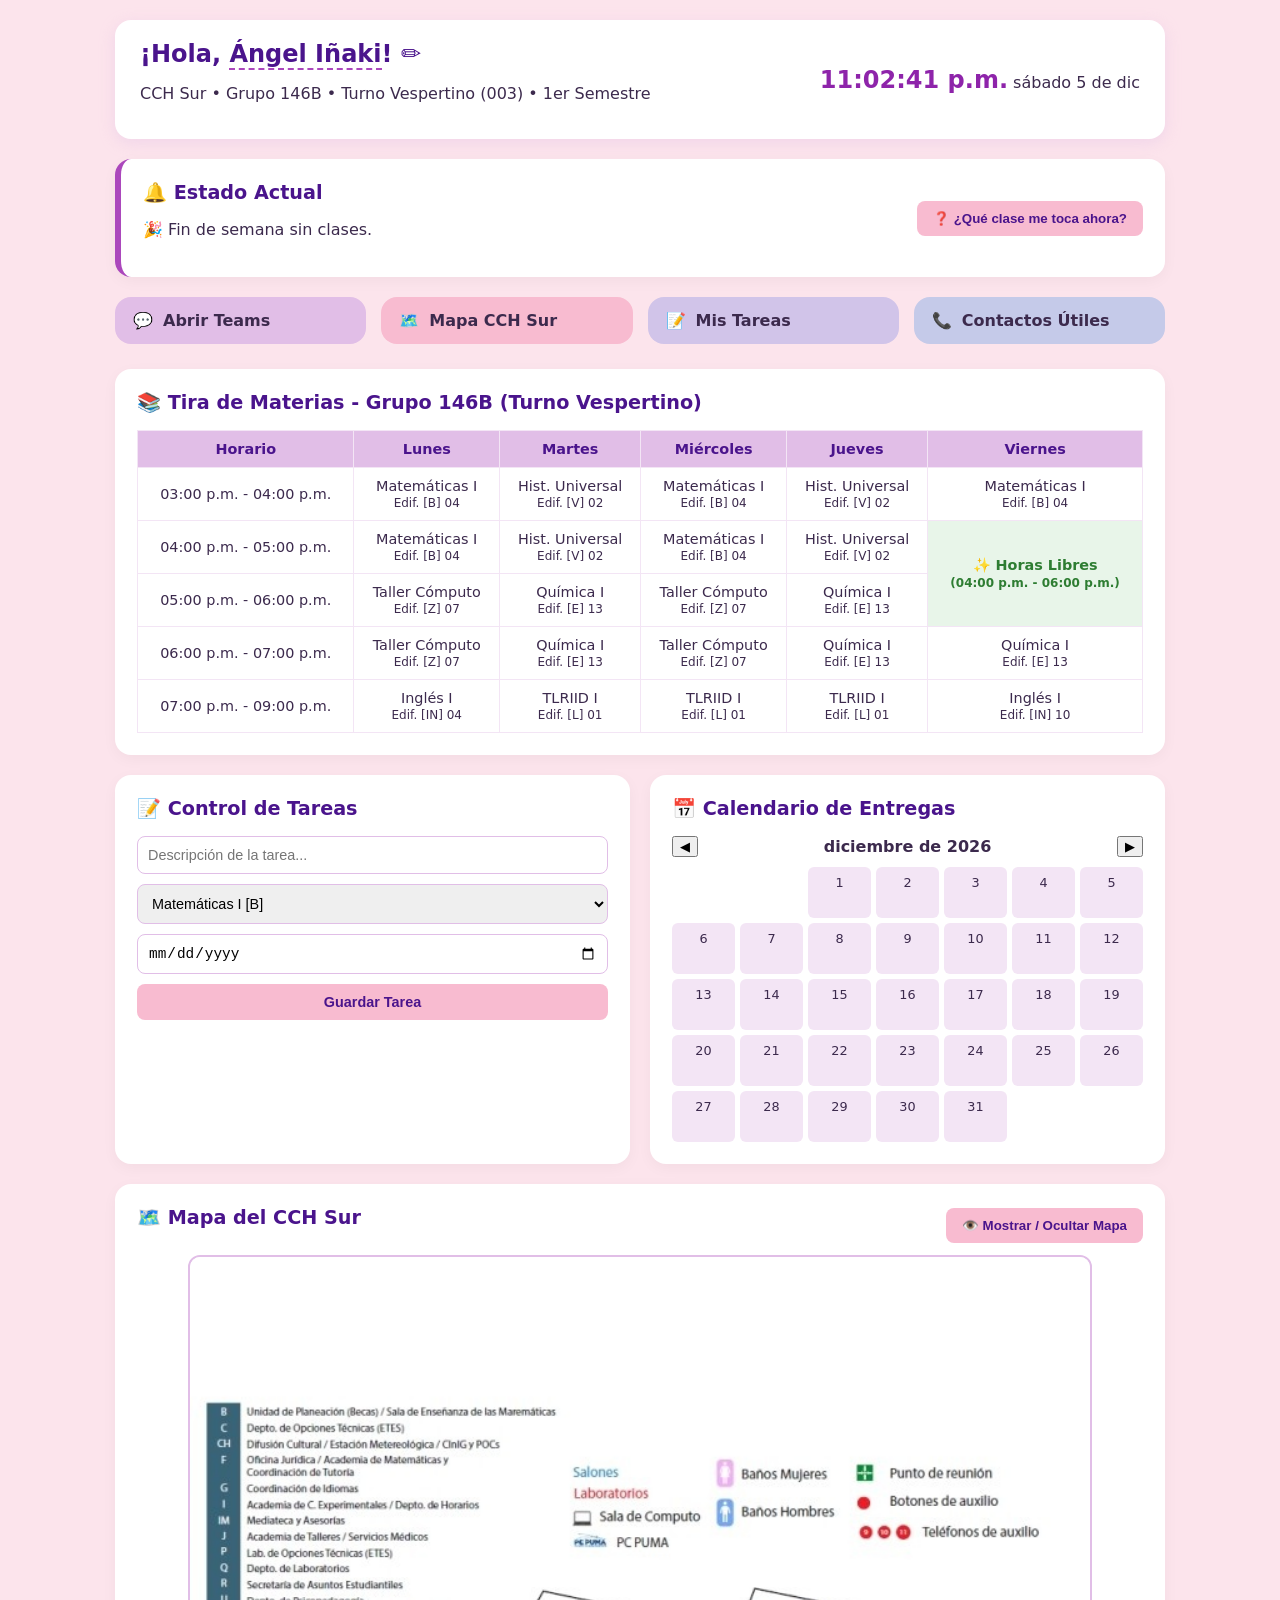
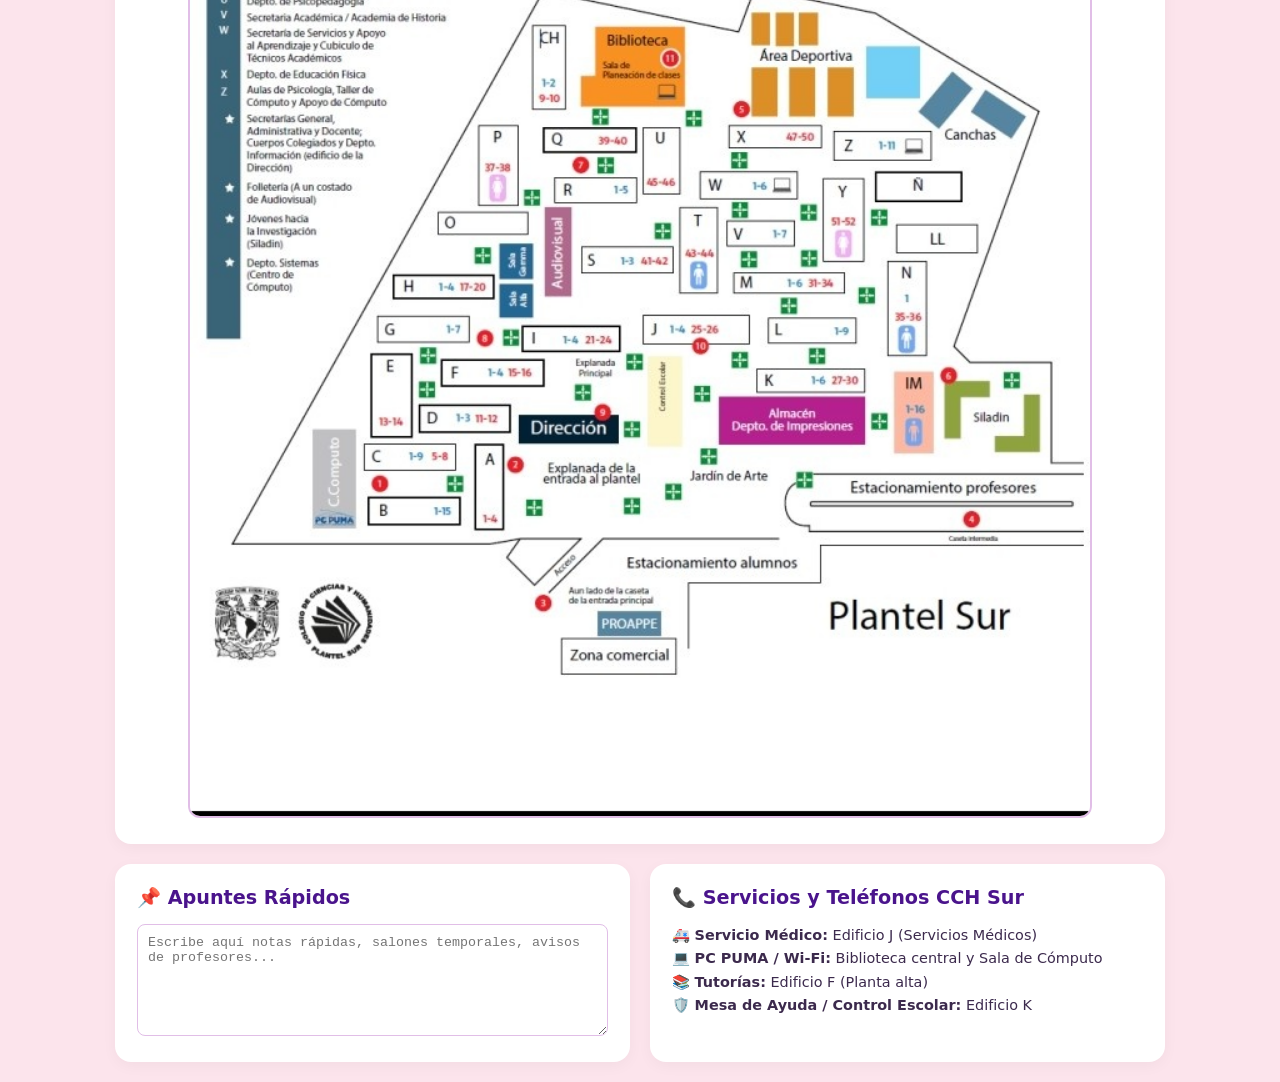
==== index.html @ 713e7d27 "Update index.html" ====
<!DOCTYPE html>
<html lang="es">
<head>
  <meta charset="UTF-8">
  <meta name="viewport" content="width=device-width, initial-scale=1.0">
  
  <!-- SEO para Google -->
  <title>Grupo 146B - CCH Sur | Panel de Estudio y Horario</title>
  <meta name="description" content="Panel de tareas, horarios, mapas y avisos del grupo 146B del CCH Sur.">
  <meta name="keywords" content="146b, 146B, CCH Sur, cch sur 146b, grupo 146b cch sur, panel cch sur">
  <meta name="robots" content="index, follow">
  
  <link rel="stylesheet" href="styles.css">
</head>
<body>
  <div class="container">
    <header>
      <div class="user-info">
        <h1>¡Hola, <span id="nombre-usuario" contenteditable="true" title="Haz clic para editar el nombre">Ángel Iñaki</span>! ✏️</h1>
        <p>CCH Sur • Grupo 146B • Turno Vespertino (003) • 1er Semestre</p>
      </div>
      <div id="reloj-card">
        <span id="reloj">12:00:00 p.m.</span>
        <span id="fecha">Cargando fecha...</span>
      </div>
    </header>

    <!-- Alerta de Clase Actual y Botón de Consulta Manual -->
    <section id="alerta-clase" class="card card-alerta">
      <div style="display:flex; justify-content:space-between; align-items:center; flex-wrap: wrap; gap:10px;">
        <div>
          <h2>🔔 Estado Actual</h2>
          <p id="texto-clase">Cargando horario...</p>
        </div>
        <button id="btn-consultar-clase" class="btn-accion">❓ ¿Qué clase me toca ahora?</button>
      </div>
    </section>

    <!-- Accesos Rápidos -->
    <section class="quick-access">
      <a href="https://teams.microsoft.com" target="_blank" class="card-link pastel-purple">
        <span class="icon">💬</span>
        <span>Abrir Teams</span>
      </a>
      <a href="#mapa-seccion" class="card-link pastel-pink">
        <span class="icon">🗺️</span>
        <span>Mapa CCH Sur</span>
      </a>
      <a href="#gestor-tareas" class="card-link pastel-lavender">
        <span class="icon">📝</span>
        <span>Mis Tareas</span>
      </a>
      <a href="#seccion-directorio" class="card-link pastel-blue">
        <span class="icon">📞</span>
        <span>Contactos Útiles</span>
      </a>
    </section>

    <main class="grid-layout">
      <!-- Tira de Materias Exacta CCH Sur (Viernes 4-6 PM Libre) -->
      <section id="tira-materias" class="card grid-full">
        <h2>📚 Tira de Materias - Grupo 146B (Turno Vespertino)</h2>
        <div class="table-wrapper">
          <table>
            <thead>
              <tr>
                <th>Horario</th>
                <th>Lunes</th>
                <th>Martes</th>
                <th>Miércoles</th>
                <th>Jueves</th>
                <th>Viernes</th>
              </tr>
            </thead>
            <tbody>
              <tr>
                <td>03:00 p.m. - 04:00 p.m.</td>
                <td>Matemáticas I<br><small>Edif. [B] 04</small></td>
                <td>Hist. Universal<br><small>Edif. [V] 02</small></td>
                <td>Matemáticas I<br><small>Edif. [B] 04</small></td>
                <td>Hist. Universal<br><small>Edif. [V] 02</small></td>
                <td>Matemáticas I<br><small>Edif. [B] 04</small></td>
              </tr>
              <tr>
                <td>04:00 p.m. - 05:00 p.m.</td>
                <td>Matemáticas I<br><small>Edif. [B] 04</small></td>
                <td>Hist. Universal<br><small>Edif. [V] 02</small></td>
                <td>Matemáticas I<br><small>Edif. [B] 04</small></td>
                <td>Hist. Universal<br><small>Edif. [V] 02</small></td>
                <td rowspan="2" style="background-color: #e8f5e9; color: #2e7d32; font-weight: bold; vertical-align: middle;">✨ Horas Libres<br><small>(04:00 p.m. - 06:00 p.m.)</small></td>
              </tr>
              <tr>
                <td>05:00 p.m. - 06:00 p.m.</td>
                <td>Taller Cómputo<br><small>Edif. [Z] 07</small></td>
                <td>Química I<br><small>Edif. [E] 13</small></td>
                <td>Taller Cómputo<br><small>Edif. [Z] 07</small></td>
                <td>Química I<br><small>Edif. [E] 13</small></td>
              </tr>
              <tr>
                <td>06:00 p.m. - 07:00 p.m.</td>
                <td>Taller Cómputo<br><small>Edif. [Z] 07</small></td>
                <td>Química I<br><small>Edif. [E] 13</small></td>
                <td>Taller Cómputo<br><small>Edif. [Z] 07</small></td>
                <td>Química I<br><small>Edif. [E] 13</small></td>
                <td>Química I<br><small>Edif. [E] 13</small></td>
              </tr>
              <tr>
                <td>07:00 p.m. - 09:00 p.m.</td>
                <td>Inglés I<br><small>Edif. [IN] 04</small></td>
                <td>TLRIID I<br><small>Edif. [L] 01</small></td>
                <td>TLRIID I<br><small>Edif. [L] 01</small></td>
                <td>TLRIID I<br><small>Edif. [L] 01</small></td>
                <td>Inglés I<br><small>Edif. [IN] 10</small></td>
              </tr>
            </tbody>
          </table>
        </div>
      </section>

      <!-- Gestor de Tareas y Entregas -->
      <section id="gestor-tareas" class="card">
        <h2>📝 Control de Tareas</h2>
        <div class="form-tarea">
          <input type="text" id="tarea-desc" placeholder="Descripción de la tarea...">
          <select id="tarea-materia">
            <option value="Matemáticas I">Matemáticas I [B]</option>
            <option value="Hist. Universal">Historia Universal [V]</option>
            <option value="Taller Cómputo">Taller de Cómputo [Z]</option>
            <option value="Química I">Química I [E]</option>
            <option value="Inglés I">Inglés I [IN]</option>
            <option value="TLRIID I">TLRIID I [L]</option>
          </select>
          <input type="date" id="tarea-fecha">
          <button id="btn-agregar-tarea">Guardar Tarea</button>
        </div>
        <ul id="lista-tareas" class="event-list"></ul>
      </section>

      <!-- Calendario Integrado -->
      <section id="seccion-calendario" class="card">
        <h2>📅 Calendario de Entregas</h2>
        <div id="calendar-header">
          <button id="cal-prev">◀</button>
          <span id="cal-month-year"></span>
          <button id="cal-next">▶</button>
        </div>
        <div id="calendar-grid"></div>
      </section>

      <!-- Mapa Interactivo del Plantel -->
      <section id="mapa-seccion" class="card grid-full">
        <div style="display:flex; justify-content:space-between; align-items:center; margin-bottom:10px;">
          <h2>🗺️ Mapa del CCH Sur</h2>
          <button id="btn-toggle-mapa" class="btn-accion">👁️ Mostrar / Ocultar Mapa</button>
        </div>
        <div id="mapa-container" style="display:block; text-align:center;">
          <img src="mapa-cch.jpg" alt="Mapa Oficial CCH Sur" style="width:100%; max-width:900px; border-radius:12px; border:2px solid #e1bee7;">
        </div>
      </section>

      <!-- Apuntes Rápidos de Clase -->
      <section id="seccion-notas" class="card">
        <h2>📌 Apuntes Rápidos</h2>
        <textarea id="bloc-notas" placeholder="Escribe aquí notas rápidas, salones temporales, avisos de profesores..." rows="6" style="width:100%; border-radius:8px; border:1px solid #e1bee7; padding:10px; box-sizing:border-box; outline:none;"></textarea>
      </section>

      <!-- Directorio y Servicios Útiles -->
      <section id="seccion-directorio" class="card">
        <h2>📞 Servicios y Teléfonos CCH Sur</h2>
        <ul style="list-style:none; padding:0; font-size:0.9rem; line-height:1.6;">
          <li>🚑 <b>Servicio Médico:</b> Edificio J (Servicios Médicos)</li>
          <li>💻 <b>PC PUMA / Wi-Fi:</b> Biblioteca central y Sala de Cómputo</li>
          <li>📚 <b>Tutorías:</b> Edificio F (Planta alta)</li>
          <li>🛡️ <b>Mesa de Ayuda / Control Escolar:</b> Edificio K</li>
        </ul>
      </section>
    </main>
  </div>
  <script src="script.js"></script>
</body>
</html>
---- styles.css ----
:root {
  --bg-color: #fce4ec;
  --card-bg: #ffffff;
  --text-main: #3c2a4d;
  --pastel-pink: #f8bbd0;
  --pastel-purple: #e1bee7;
  --pastel-lavender: #d1c4e9;
  --pastel-blue: #c5cae9;
  --border-radius: 16px;
}

body {
  font-family: 'Segoe UI', system-ui, -apple-system, sans-serif;
  background-color: var(--bg-color);
  color: var(--text-main);
  margin: 0;
  padding: 20px;
}

.container {
  max-width: 1050px;
  margin: 0 auto;
}

header {
  display: flex;
  justify-content: space-between;
  align-items: center;
  margin-bottom: 20px;
  background: var(--card-bg);
  padding: 20px 25px;
  border-radius: var(--border-radius);
  box-shadow: 0 4px 15px rgba(225, 190, 231, 0.4);
}

header h1 {
  margin: 0;
  font-size: 1.5rem;
  color: #4a148c;
}

#nombre-usuario {
  border-bottom: 2px dashed #ab47bc;
  outline: none;
  cursor: pointer;
}

#reloj {
  font-size: 1.5rem;
  font-weight: 700;
  color: #8e24aa;
}

.card-alerta {
  background: #f3e5f5;
  border-left: 6px solid #ab47bc;
  margin-bottom: 20px;
}

.btn-accion {
  background-color: var(--pastel-pink);
  color: #4a148c;
  border: none;
  padding: 10px 16px;
  border-radius: 8px;
  font-weight: bold;
  cursor: pointer;
}

.quick-access {
  display: grid;
  grid-template-columns: repeat(auto-fit, minmax(180px, 1fr));
  gap: 15px;
  margin-bottom: 25px;
}

.card-link {
  display: flex;
  align-items: center;
  gap: 10px;
  padding: 14px 18px;
  border-radius: var(--border-radius);
  text-decoration: none;
  color: var(--text-main);
  font-weight: 600;
}

.pastel-pink { background-color: var(--pastel-pink); }
.pastel-purple { background-color: var(--pastel-purple); }
.pastel-lavender { background-color: var(--pastel-lavender); }
.pastel-blue { background-color: var(--pastel-blue); }

.grid-layout {
  display: grid;
  grid-template-columns: repeat(auto-fit, minmax(420px, 1fr));
  gap: 20px;
}

.grid-full {
  grid-column: 1 / -1;
}

.card {
  background: var(--card-bg);
  border-radius: var(--border-radius);
  padding: 22px;
  box-shadow: 0 4px 15px rgba(0, 0, 0, 0.04);
}

.card h2 {
  margin-top: 0;
  font-size: 1.2rem;
  color: #4a148c;
}

.table-wrapper {
  overflow-x: auto;
}

table {
  width: 100%;
  border-collapse: collapse;
}

th, td {
  padding: 10px;
  text-align: center;
  border: 1px solid #f3e5f5;
  font-size: 0.9rem;
}

th {
  background-color: var(--pastel-purple);
  color: #4a148c;
}

.form-tarea {
  display: flex;
  flex-direction: column;
  gap: 10px;
  margin-bottom: 15px;
}

.form-tarea input, .form-tarea select, .form-tarea button {
  padding: 10px;
  border: 1px solid #e1bee7;
  border-radius: 8px;
  font-size: 0.9rem;
}

.form-tarea button {
  background-color: var(--pastel-pink);
  color: #4a148c;
  font-weight: bold;
  cursor: pointer;
  border: none;
}

.event-list {
  list-style: none;
  padding: 0;
}

.event-list li {
  display: flex;
  flex-direction: column;
  gap: 6px;
  padding: 10px 12px;
  background-color: #fbf4fa;
  border-left: 5px solid #ab47bc;
  margin-bottom: 10px;
  border-radius: 6px;
}

#calendar-header {
  display: flex;
  justify-content: space-between;
  align-items: center;
  font-weight: bold;
  margin-bottom: 10px;
}

#calendar-grid {
  display: grid;
  grid-template-columns: repeat(7, 1fr);
  gap: 5px;
  text-align: center;
}

.cal-day {
  padding: 8px 2px;
  background: #f3e5f5;
  border-radius: 6px;
  font-size: 0.8rem;
  min-height: 35px;
}

.cal-day.has-task {
  background: var(--pastel-pink);
  font-weight: bold;
  border: 1px solid #ab47bc;
}
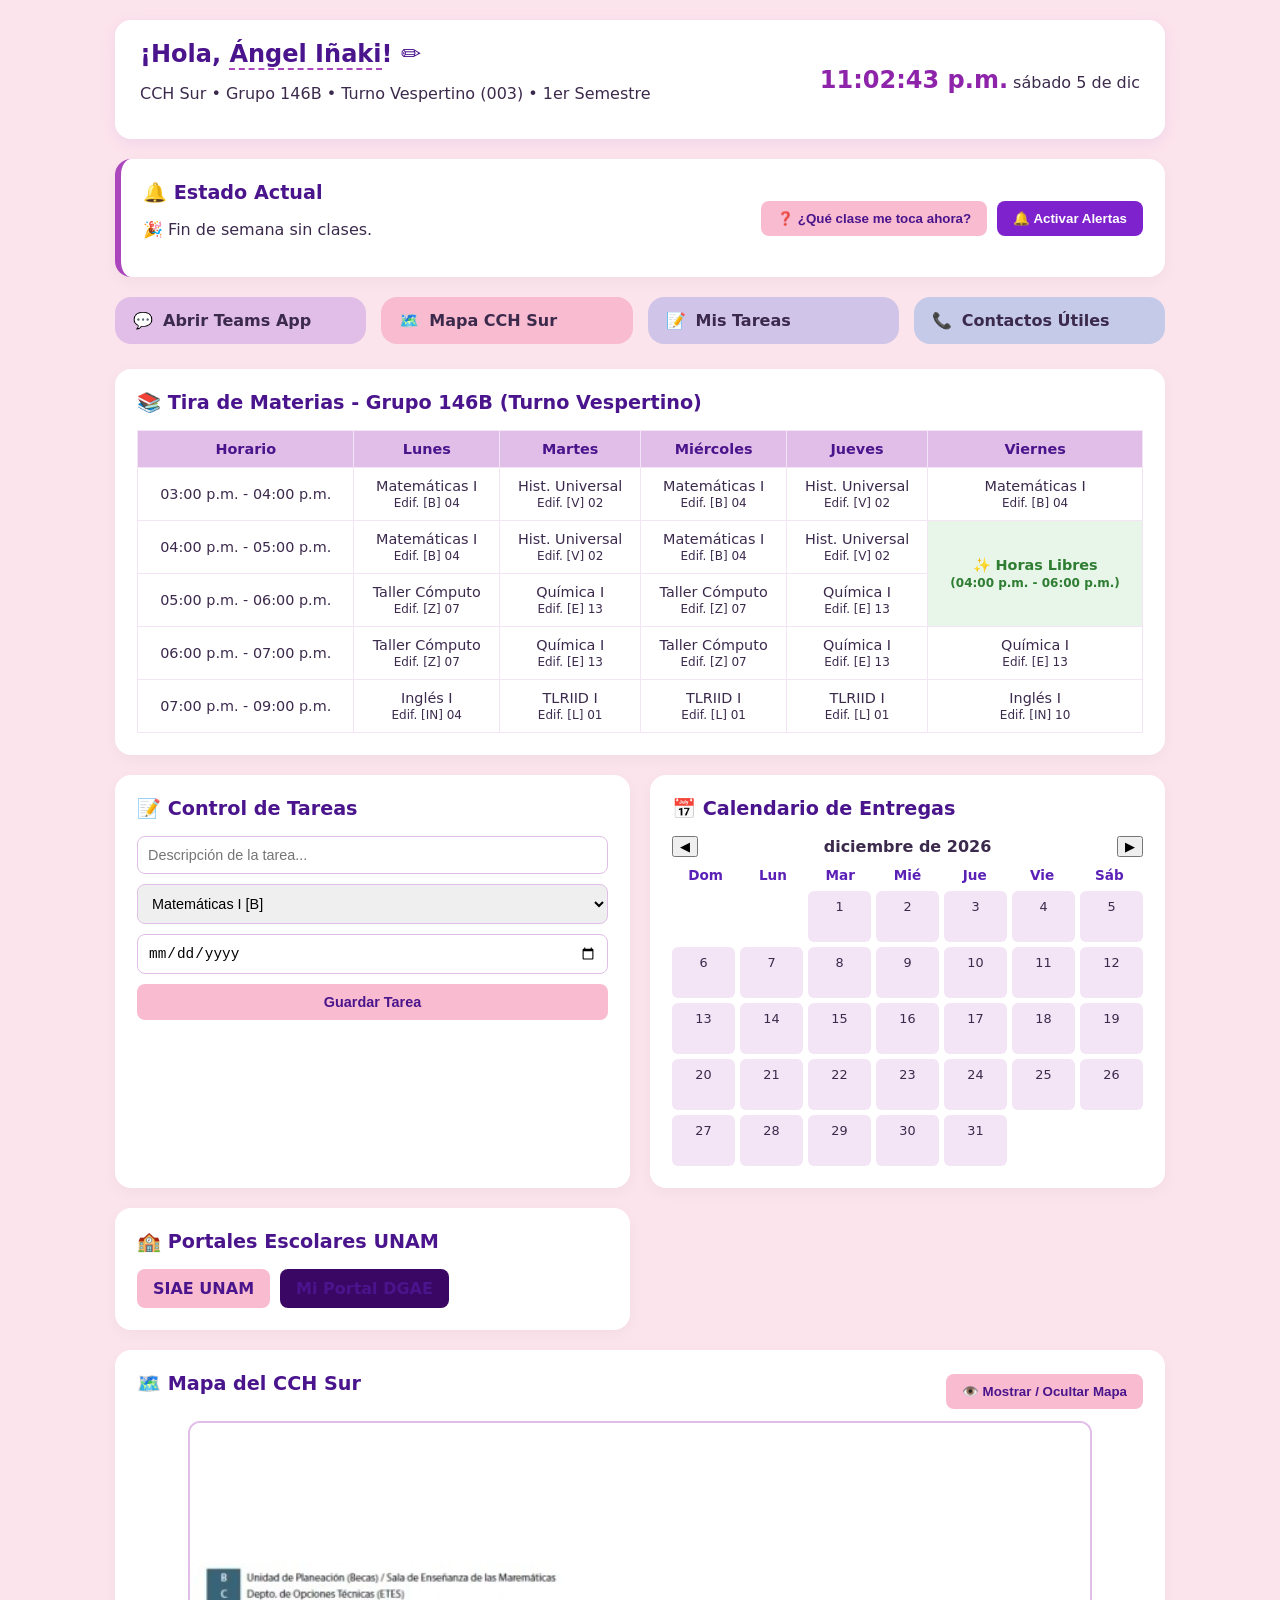
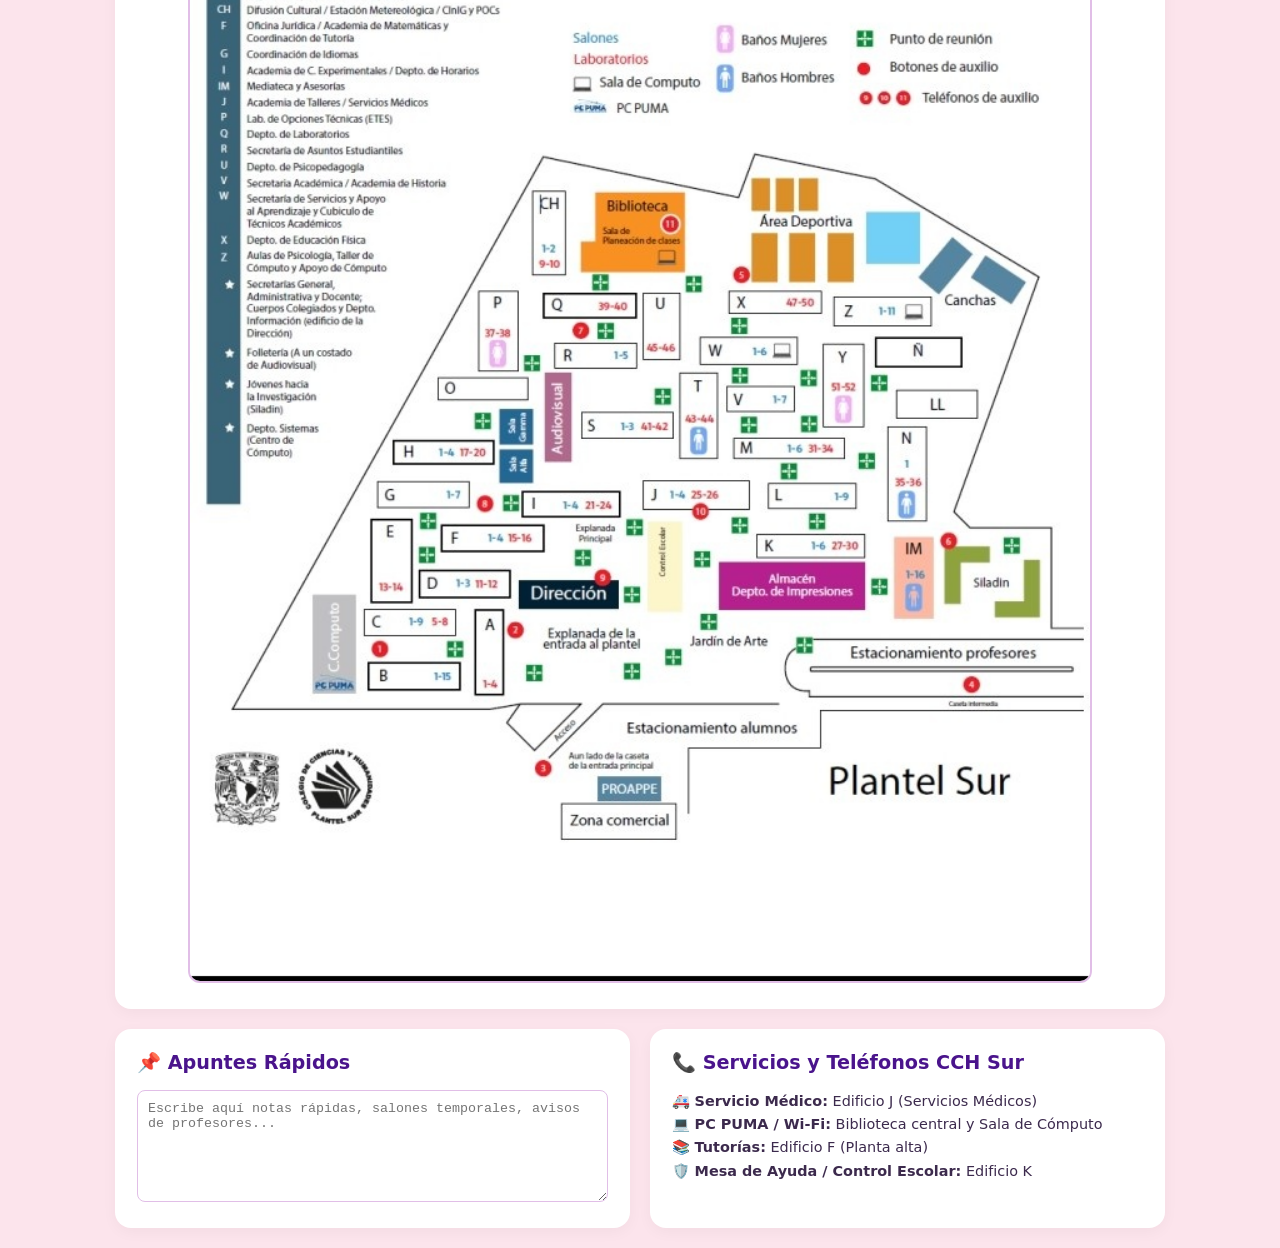
==== commit 4d426fac: "Update index.html" ====
--- a/index.html
+++ b/index.html
@@ -3,6 +3,10 @@
 <head>
   <meta charset="UTF-8">
   <meta name="viewport" content="width=device-width, initial-scale=1.0">
+  
+  <!-- Configuración PWA / Modo Sin Internet -->
+  <link rel="manifest" href="manifest.json">
+  <meta name="theme-color" content="#7e22ce">
   
   <!-- SEO para Google -->
   <title>Grupo 146B - CCH Sur | Panel de Estudio y Horario</title>
@@ -25,22 +29,25 @@
       </div>
     </header>
 
-    <!-- Alerta de Clase Actual y Botón de Consulta Manual -->
+    <!-- Alerta de Clase Actual, Botón de Consulta y Activar Notificaciones -->
     <section id="alerta-clase" class="card card-alerta">
       <div style="display:flex; justify-content:space-between; align-items:center; flex-wrap: wrap; gap:10px;">
         <div>
           <h2>🔔 Estado Actual</h2>
           <p id="texto-clase">Cargando horario...</p>
         </div>
-        <button id="btn-consultar-clase" class="btn-accion">❓ ¿Qué clase me toca ahora?</button>
+        <div style="display:flex; gap:10px; flex-wrap:wrap;">
+          <button id="btn-consultar-clase" class="btn-accion">❓ ¿Qué clase me toca ahora?</button>
+          <button onclick="pedirPermisoNotificaciones()" class="btn-accion" style="background-color: #7e22ce; color: white;">🔔 Activar Alertas</button>
+        </div>
       </div>
     </section>
 
     <!-- Accesos Rápidos -->
     <section class="quick-access">
-      <a href="https://teams.microsoft.com" target="_blank" class="card-link pastel-purple">
+      <a href="msteams://" class="card-link pastel-purple">
         <span class="icon">💬</span>
-        <span>Abrir Teams</span>
+        <span>Abrir Teams App</span>
       </a>
       <a href="#mapa-seccion" class="card-link pastel-pink">
         <span class="icon">🗺️</span>
@@ -144,7 +151,20 @@
           <span id="cal-month-year"></span>
           <button id="cal-next">▶</button>
         </div>
+        <!-- Días de la semana para una correcta alineación visual -->
+        <div class="calendar-days-header" style="display: grid; grid-template-columns: repeat(7, 1fr); text-align: center; font-weight: bold; margin-bottom: 8px; color: #5b21b6; font-size: 0.85rem;">
+          <span>Dom</span><span>Lun</span><span>Mar</span><span>Mié</span><span>Jue</span><span>Vie</span><span>Sáb</span>
+        </div>
         <div id="calendar-grid"></div>
+      </section>
+
+      <!-- Portales UNAM -->
+      <section id="seccion-unam" class="card">
+        <h2>🏫 Portales Escolares UNAM</h2>
+        <div style="display:flex; gap:10px; margin-top:10px; flex-wrap:wrap;">
+          <a href="https://www.siae.unam.mx" target="_blank" class="btn-accion" style="text-decoration:none; text-align:center;">SIAE UNAM</a>
+          <a href="https://www.dgae.unam.mx" target="_blank" class="btn-accion" style="text-decoration:none; text-align:center; background-color:#3b0764;">Mi Portal DGAE</a>
+        </div>
       </section>
 
       <!-- Mapa Interactivo del Plantel -->
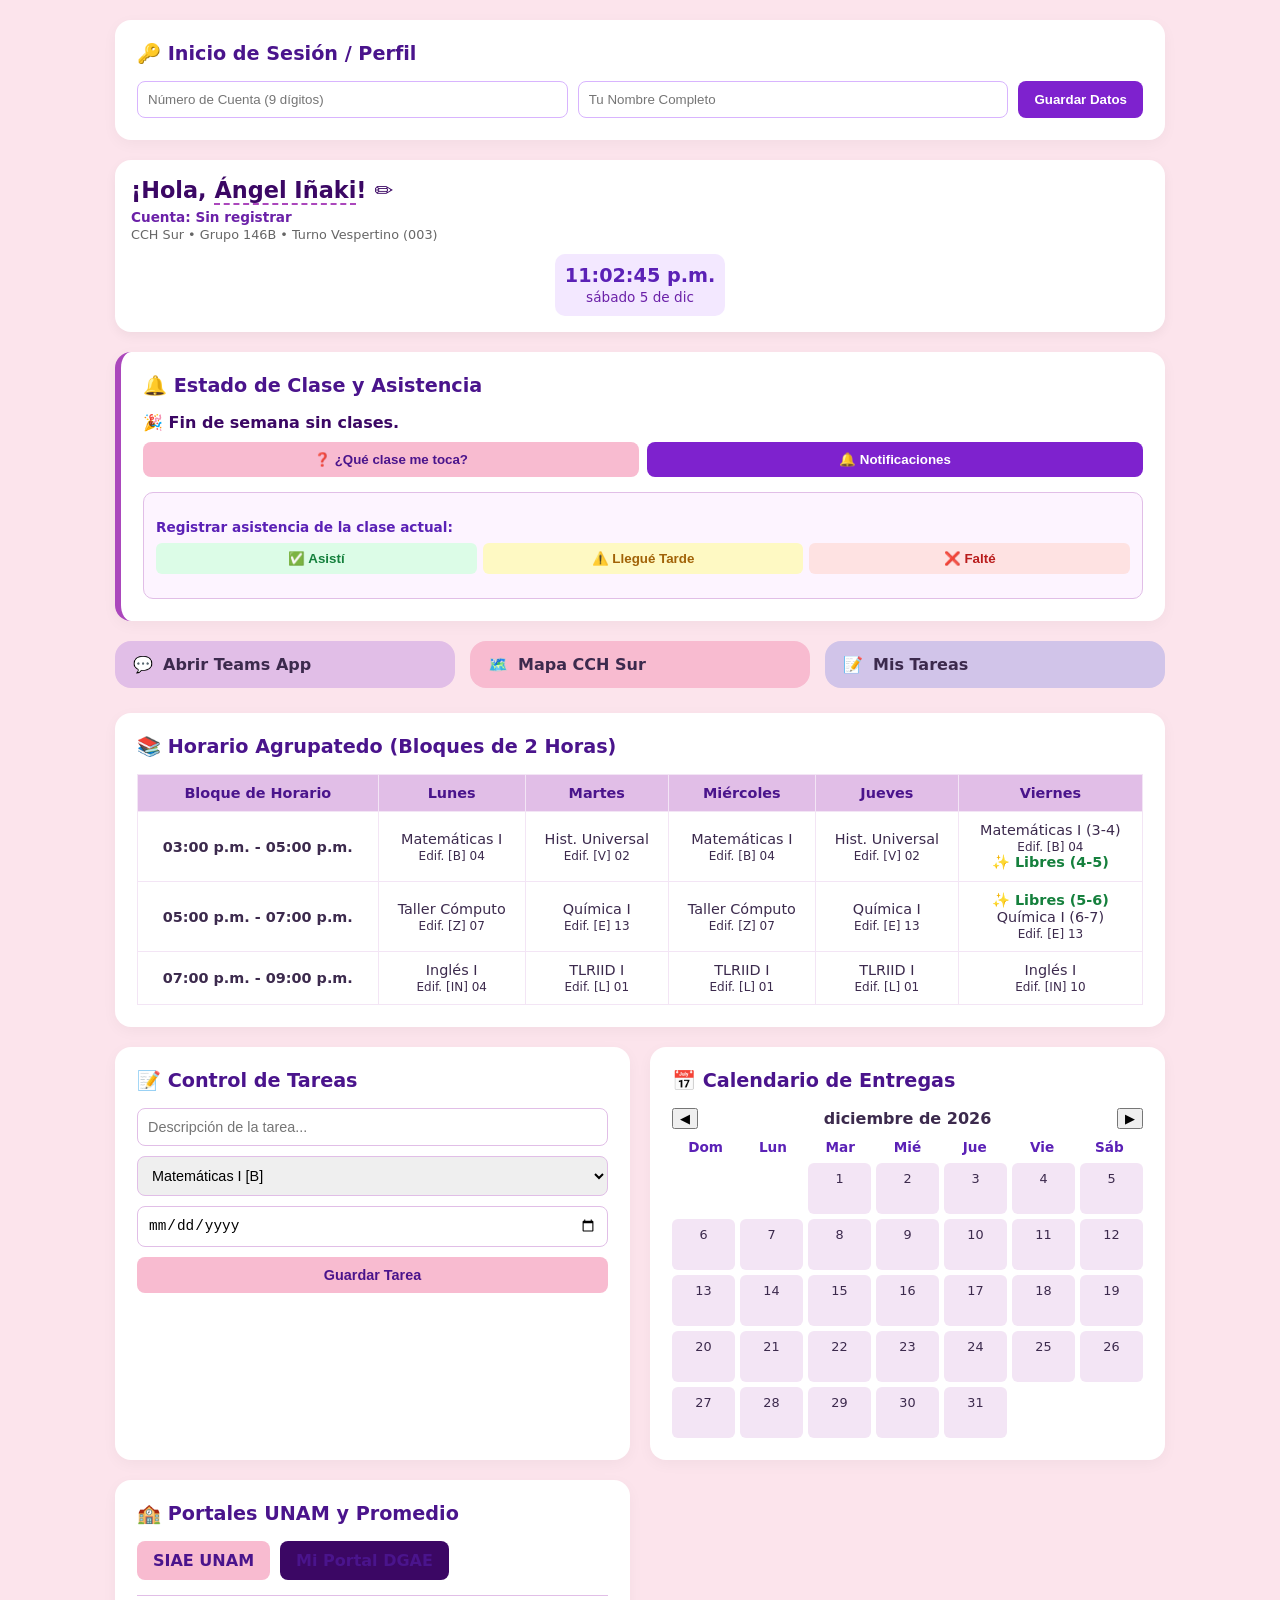
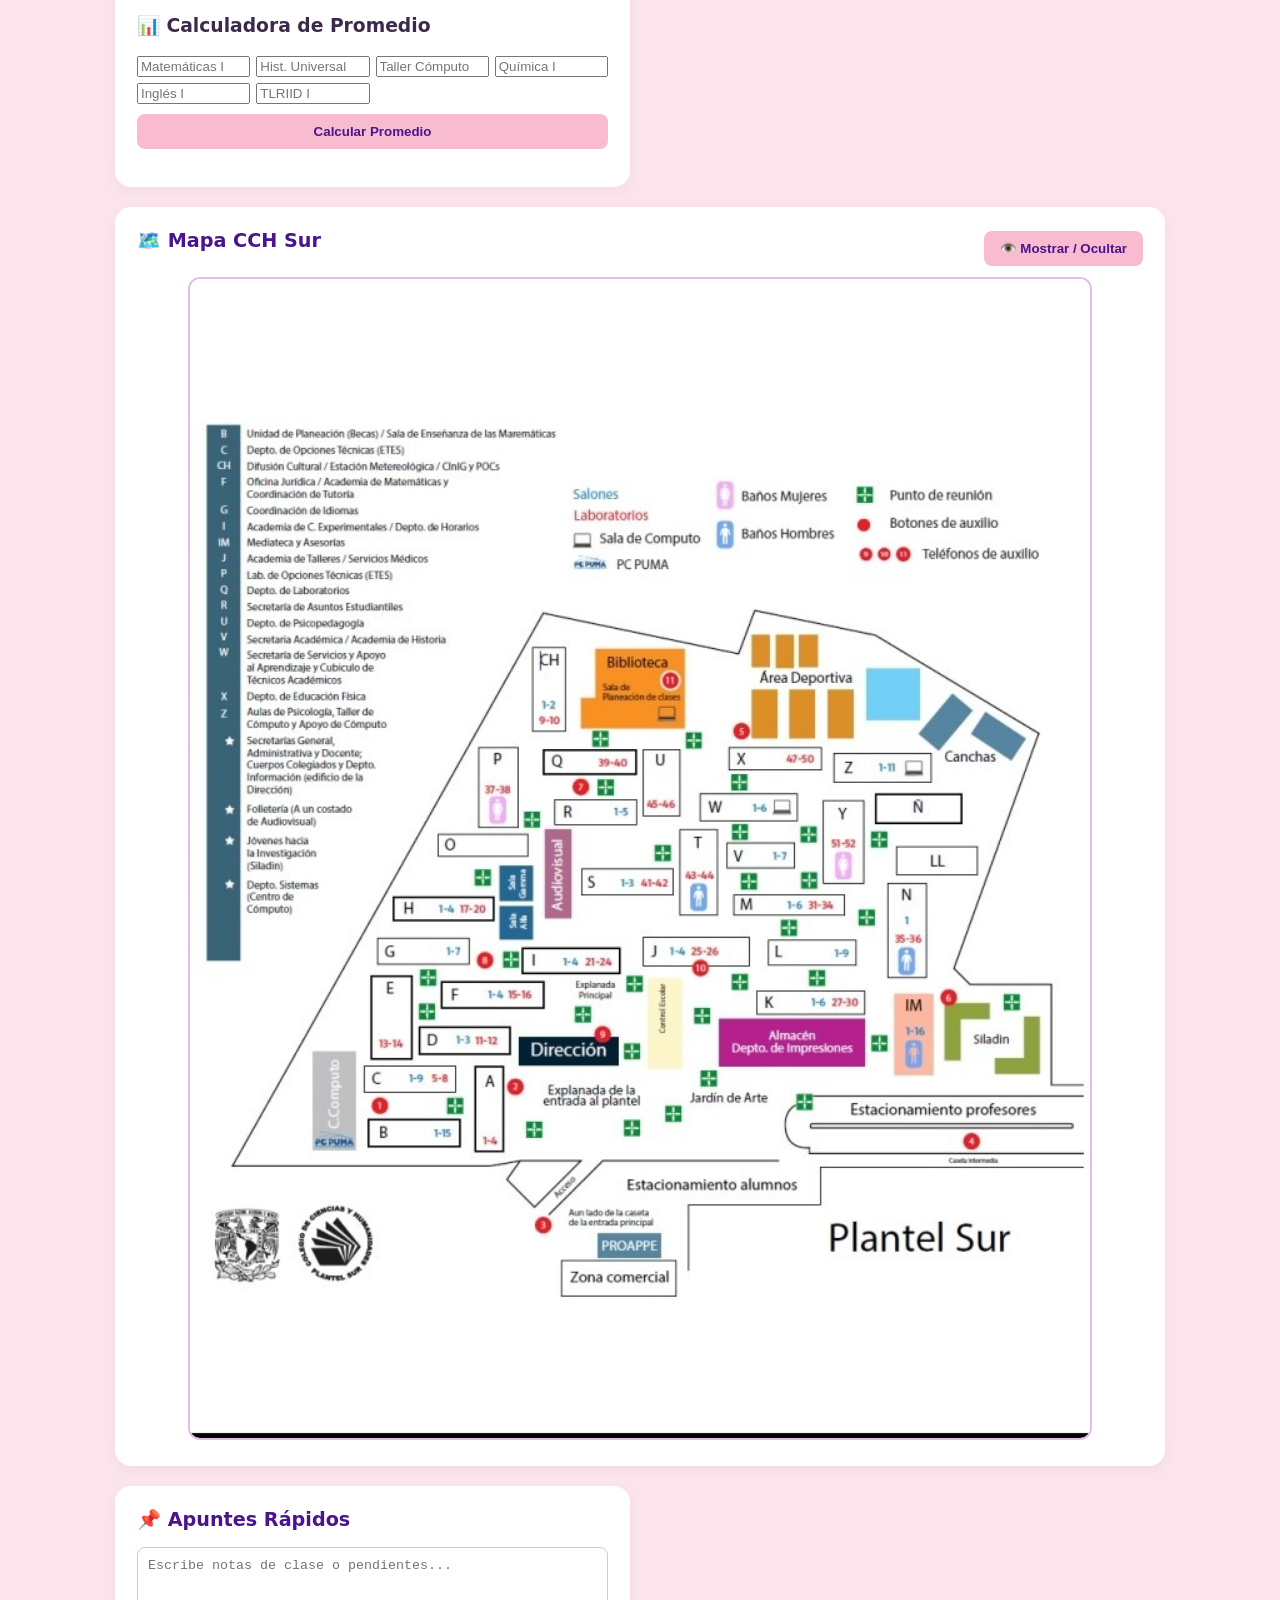
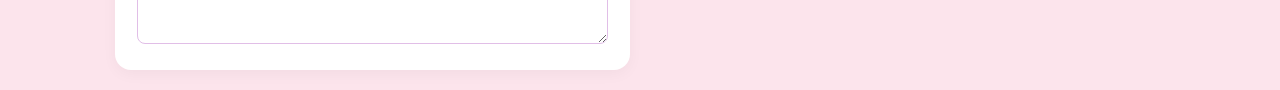
==== commit 78195336: "Update index.html" ====
--- a/index.html
+++ b/index.html
@@ -4,46 +4,67 @@
   <meta charset="UTF-8">
   <meta name="viewport" content="width=device-width, initial-scale=1.0">
   
-  <!-- Configuración PWA / Modo Sin Internet -->
   <link rel="manifest" href="manifest.json">
   <meta name="theme-color" content="#7e22ce">
   
-  <!-- SEO para Google -->
-  <title>Grupo 146B - CCH Sur | Panel de Estudio y Horario</title>
-  <meta name="description" content="Panel de tareas, horarios, mapas y avisos del grupo 146B del CCH Sur.">
-  <meta name="keywords" content="146b, 146B, CCH Sur, cch sur 146b, grupo 146b cch sur, panel cch sur">
+  <title>Grupo 146B - CCH Sur | Panel de Control</title>
+  <meta name="description" content="Panel de tareas, horarios y asistencias del grupo 146B del CCH Sur.">
+  <meta name="keywords" content="146b, CCH Sur, panel cch sur">
   <meta name="robots" content="index, follow">
   
   <link rel="stylesheet" href="styles.css">
 </head>
 <body>
   <div class="container">
-    <header>
-      <div class="user-info">
-        <h1>¡Hola, <span id="nombre-usuario" contenteditable="true" title="Haz clic para editar el nombre">Ángel Iñaki</span>! ✏️</h1>
-        <p>CCH Sur • Grupo 146B • Turno Vespertino (003) • 1er Semestre</p>
-      </div>
-      <div id="reloj-card">
-        <span id="reloj">12:00:00 p.m.</span>
-        <span id="fecha">Cargando fecha...</span>
+    
+    <!-- MÓDULO DE INICIO DE SESIÓN -->
+    <section id="sec-login" class="card" style="margin-bottom: 20px;">
+      <h2>🔑 Inicio de Sesión / Perfil</h2>
+      <div style="display: flex; gap: 10px; flex-wrap: wrap; margin-top: 10px;">
+        <input type="text" id="num-cuenta" placeholder="Número de Cuenta (9 dígitos)" style="flex: 1; padding: 10px; border-radius: 8px; border: 1px solid #d8b4fe; min-width: 180px;">
+        <input type="text" id="input-nombre" placeholder="Tu Nombre Completo" style="flex: 1; padding: 10px; border-radius: 8px; border: 1px solid #d8b4fe; min-width: 180px;">
+        <button onclick="guardarSesion()" class="btn-accion" style="background-color: #7e22ce; color: white;">Guardar Datos</button>
+      </div>
+    </section>
+
+    <!-- ENCABEZADO OPTIMIZADO PARA MÓVILES -->
+    <header style="display: flex; flex-direction: column; gap: 12px; background: white; padding: 16px; border-radius: 16px; box-shadow: 0 4px 12px rgba(0,0,0,0.05); margin-bottom: 20px;">
+      <div class="user-info" style="width: 100%;">
+        <h1 style="font-size: 1.4rem; color: #3b0764; margin: 0; line-height: 1.3; word-break: break-word;">
+          ¡Hola, <span id="nombre-usuario">Ángel Iñaki</span>! ✏️
+        </h1>
+        <p id="cuenta-display" style="font-size: 0.85rem; color: #6b21a8; font-weight: bold; margin: 4px 0 0 0;">Cuenta: Sin registrar</p>
+        <p style="font-size: 0.8rem; color: #666; margin: 2px 0 0 0;">CCH Sur • Grupo 146B • Turno Vespertino (003)</p>
+      </div>
+      <div id="reloj-card" style="background: #f3e8ff; padding: 10px; border-radius: 10px; text-align: center;">
+        <span id="reloj" style="display: block; font-size: 1.2rem; font-weight: bold; color: #5b21b6;">12:00:00 p.m.</span>
+        <span id="fecha" style="font-size: 0.85rem; color: #6b21a8;">Cargando fecha...</span>
       </div>
     </header>
 
-    <!-- Alerta de Clase Actual, Botón de Consulta y Activar Notificaciones -->
+    <!-- ESTADO ACTUAL Y REGISTRO DE ASISTENCIA -->
     <section id="alerta-clase" class="card card-alerta">
-      <div style="display:flex; justify-content:space-between; align-items:center; flex-wrap: wrap; gap:10px;">
-        <div>
-          <h2>🔔 Estado Actual</h2>
-          <p id="texto-clase">Cargando horario...</p>
-        </div>
-        <div style="display:flex; gap:10px; flex-wrap:wrap;">
-          <button id="btn-consultar-clase" class="btn-accion">❓ ¿Qué clase me toca ahora?</button>
-          <button onclick="pedirPermisoNotificaciones()" class="btn-accion" style="background-color: #7e22ce; color: white;">🔔 Activar Alertas</button>
-        </div>
+      <h2>🔔 Estado de Clase y Asistencia</h2>
+      <p id="texto-clase" style="font-weight: bold; color: #3b0764; font-size: 1rem; margin: 10px 0;">Cargando horario...</p>
+      
+      <div style="display: flex; gap: 8px; flex-wrap: wrap; margin-top: 10px;">
+        <button id="btn-consultar-clase" class="btn-accion" style="flex: 1; min-width: 140px;">❓ ¿Qué clase me toca?</button>
+        <button onclick="pedirPermisoNotificaciones()" class="btn-accion" style="background-color: #7e22ce; color: white; flex: 1; min-width: 140px;">🔔 Notificaciones</button>
+      </div>
+
+      <!-- Panel de Registro de Asistencia -->
+      <div id="panel-asistencia" style="margin-top: 15px; background: #fdf4ff; padding: 12px; border-radius: 10px; border: 1px solid #e1bee7;">
+        <p style="font-size: 0.85rem; font-weight: bold; margin-bottom: 8px; color: #5b21b6;">Registrar asistencia de la clase actual:</p>
+        <div style="display: flex; gap: 6px; flex-wrap: wrap;">
+          <button onclick="marcarAsistencia('Asistí')" style="flex: 1; padding: 8px; border: none; border-radius: 6px; background: #dcfce7; color: #15803d; font-weight: bold; cursor: pointer;">✅ Asistí</button>
+          <button onclick="marcarAsistencia('Llegué Tarde')" style="flex: 1; padding: 8px; border: none; border-radius: 6px; background: #fef9c3; color: #a16207; font-weight: bold; cursor: pointer;">⚠️ Llegué Tarde</button>
+          <button onclick="marcarAsistencia('Falté')" style="flex: 1; padding: 8px; border: none; border-radius: 6px; background: #fee2e2; color: #b91c1c; font-weight: bold; cursor: pointer;">❌ Falté</button>
+        </div>
+        <p id="registro-confirmado" style="font-size: 0.8rem; margin-top: 6px; color: #4c1d95; text-align: center; font-weight: bold;"></p>
       </div>
     </section>
 
-    <!-- Accesos Rápidos -->
+    <!-- ACCESOS RÁPIDOS -->
     <section class="quick-access">
       <a href="msteams://" class="card-link pastel-purple">
         <span class="icon">💬</span>
@@ -57,21 +78,18 @@
         <span class="icon">📝</span>
         <span>Mis Tareas</span>
       </a>
-      <a href="#seccion-directorio" class="card-link pastel-blue">
-        <span class="icon">📞</span>
-        <span>Contactos Útiles</span>
-      </a>
     </section>
 
     <main class="grid-layout">
-      <!-- Tira de Materias Exacta CCH Sur (Viernes 4-6 PM Libre) -->
+      
+      <!-- HORARIO AGRUPADO DE 2 EN 2 HORAS -->
       <section id="tira-materias" class="card grid-full">
-        <h2>📚 Tira de Materias - Grupo 146B (Turno Vespertino)</h2>
+        <h2>📚 Horario Agrupatedo (Bloques de 2 Horas)</h2>
         <div class="table-wrapper">
           <table>
             <thead>
               <tr>
-                <th>Horario</th>
+                <th>Bloque de Horario</th>
                 <th>Lunes</th>
                 <th>Martes</th>
                 <th>Miércoles</th>
@@ -81,38 +99,23 @@
             </thead>
             <tbody>
               <tr>
-                <td>03:00 p.m. - 04:00 p.m.</td>
+                <td><b>03:00 p.m. - 05:00 p.m.</b></td>
                 <td>Matemáticas I<br><small>Edif. [B] 04</small></td>
                 <td>Hist. Universal<br><small>Edif. [V] 02</small></td>
                 <td>Matemáticas I<br><small>Edif. [B] 04</small></td>
                 <td>Hist. Universal<br><small>Edif. [V] 02</small></td>
-                <td>Matemáticas I<br><small>Edif. [B] 04</small></td>
-              </tr>
-              <tr>
-                <td>04:00 p.m. - 05:00 p.m.</td>
-                <td>Matemáticas I<br><small>Edif. [B] 04</small></td>
-                <td>Hist. Universal<br><small>Edif. [V] 02</small></td>
-                <td>Matemáticas I<br><small>Edif. [B] 04</small></td>
-                <td>Hist. Universal<br><small>Edif. [V] 02</small></td>
-                <td rowspan="2" style="background-color: #e8f5e9; color: #2e7d32; font-weight: bold; vertical-align: middle;">✨ Horas Libres<br><small>(04:00 p.m. - 06:00 p.m.)</small></td>
-              </tr>
-              <tr>
-                <td>05:00 p.m. - 06:00 p.m.</td>
+                <td>Matemáticas I (3-4)<br><small>Edif. [B] 04</small><br><span style="color:#15803d; font-weight:bold;">✨ Libres (4-5)</span></td>
+              </tr>
+              <tr>
+                <td><b>05:00 p.m. - 07:00 p.m.</b></td>
                 <td>Taller Cómputo<br><small>Edif. [Z] 07</small></td>
                 <td>Química I<br><small>Edif. [E] 13</small></td>
                 <td>Taller Cómputo<br><small>Edif. [Z] 07</small></td>
                 <td>Química I<br><small>Edif. [E] 13</small></td>
-              </tr>
-              <tr>
-                <td>06:00 p.m. - 07:00 p.m.</td>
-                <td>Taller Cómputo<br><small>Edif. [Z] 07</small></td>
-                <td>Química I<br><small>Edif. [E] 13</small></td>
-                <td>Taller Cómputo<br><small>Edif. [Z] 07</small></td>
-                <td>Química I<br><small>Edif. [E] 13</small></td>
-                <td>Química I<br><small>Edif. [E] 13</small></td>
-              </tr>
-              <tr>
-                <td>07:00 p.m. - 09:00 p.m.</td>
+                <td><span style="color:#15803d; font-weight:bold;">✨ Libres (5-6)</span><br>Química I (6-7)<br><small>Edif. [E] 13</small></td>
+              </tr>
+              <tr>
+                <td><b>07:00 p.m. - 09:00 p.m.</b></td>
                 <td>Inglés I<br><small>Edif. [IN] 04</small></td>
                 <td>TLRIID I<br><small>Edif. [L] 01</small></td>
                 <td>TLRIID I<br><small>Edif. [L] 01</small></td>
@@ -124,7 +127,7 @@
         </div>
       </section>
 
-      <!-- Gestor de Tareas y Entregas -->
+      <!-- GESTOR DE TAREAS -->
       <section id="gestor-tareas" class="card">
         <h2>📝 Control de Tareas</h2>
         <div class="form-tarea">
@@ -143,7 +146,7 @@
         <ul id="lista-tareas" class="event-list"></ul>
       </section>
 
-      <!-- Calendario Integrado -->
+      <!-- CALENDARIO INTEGRADO -->
       <section id="seccion-calendario" class="card">
         <h2>📅 Calendario de Entregas</h2>
         <div id="calendar-header">
@@ -151,49 +154,50 @@
           <span id="cal-month-year"></span>
           <button id="cal-next">▶</button>
         </div>
-        <!-- Días de la semana para una correcta alineación visual -->
         <div class="calendar-days-header" style="display: grid; grid-template-columns: repeat(7, 1fr); text-align: center; font-weight: bold; margin-bottom: 8px; color: #5b21b6; font-size: 0.85rem;">
           <span>Dom</span><span>Lun</span><span>Mar</span><span>Mié</span><span>Jue</span><span>Vie</span><span>Sáb</span>
         </div>
         <div id="calendar-grid"></div>
       </section>
 
-      <!-- Portales UNAM -->
+      <!-- PORTALES UNAM Y CALCULADORA -->
       <section id="seccion-unam" class="card">
-        <h2>🏫 Portales Escolares UNAM</h2>
-        <div style="display:flex; gap:10px; margin-top:10px; flex-wrap:wrap;">
+        <h2>🏫 Portales UNAM y Promedio</h2>
+        <div style="display:flex; gap:10px; margin-top:10px; flex-wrap:wrap; margin-bottom: 15px;">
           <a href="https://www.siae.unam.mx" target="_blank" class="btn-accion" style="text-decoration:none; text-align:center;">SIAE UNAM</a>
           <a href="https://www.dgae.unam.mx" target="_blank" class="btn-accion" style="text-decoration:none; text-align:center; background-color:#3b0764;">Mi Portal DGAE</a>
         </div>
-      </section>
-
-      <!-- Mapa Interactivo del Plantel -->
+        <hr style="border: 0; border-top: 1px solid #e1bee7; margin: 15px 0;">
+        <h3>📊 Calculadora de Promedio</h3>
+        <div style="display: grid; grid-template-columns: repeat(auto-fit, minmax(110px, 1fr)); gap: 6px; margin-top: 8px;">
+          <input type="number" min="0" max="10" class="input-calif" placeholder="Matemáticas I">
+          <input type="number" min="0" max="10" class="input-calif" placeholder="Hist. Universal">
+          <input type="number" min="0" max="10" class="input-calif" placeholder="Taller Cómputo">
+          <input type="number" min="0" max="10" class="input-calif" placeholder="Química I">
+          <input type="number" min="0" max="10" class="input-calif" placeholder="Inglés I">
+          <input type="number" min="0" max="10" class="input-calif" placeholder="TLRIID I">
+        </div>
+        <button onclick="calcularPromedio()" class="btn-accion" style="width: 100%; margin-top: 10px;">Calcular Promedio</button>
+        <p id="resultado-promedio" style="font-weight: bold; font-size: 1rem; text-align: center; margin-top: 8px; color: #5b21b6;"></p>
+      </section>
+
+      <!-- MAPA INTERACTIVO DEL PLANTEL -->
       <section id="mapa-seccion" class="card grid-full">
         <div style="display:flex; justify-content:space-between; align-items:center; margin-bottom:10px;">
-          <h2>🗺️ Mapa del CCH Sur</h2>
-          <button id="btn-toggle-mapa" class="btn-accion">👁️ Mostrar / Ocultar Mapa</button>
+          <h2>🗺️ Mapa CCH Sur</h2>
+          <button id="btn-toggle-mapa" class="btn-accion">👁️ Mostrar / Ocultar</button>
         </div>
         <div id="mapa-container" style="display:block; text-align:center;">
           <img src="mapa-cch.jpg" alt="Mapa Oficial CCH Sur" style="width:100%; max-width:900px; border-radius:12px; border:2px solid #e1bee7;">
         </div>
       </section>
 
-      <!-- Apuntes Rápidos de Clase -->
+      <!-- APUNTES RÁPIDOS -->
       <section id="seccion-notas" class="card">
         <h2>📌 Apuntes Rápidos</h2>
-        <textarea id="bloc-notas" placeholder="Escribe aquí notas rápidas, salones temporales, avisos de profesores..." rows="6" style="width:100%; border-radius:8px; border:1px solid #e1bee7; padding:10px; box-sizing:border-box; outline:none;"></textarea>
-      </section>
-
-      <!-- Directorio y Servicios Útiles -->
-      <section id="seccion-directorio" class="card">
-        <h2>📞 Servicios y Teléfonos CCH Sur</h2>
-        <ul style="list-style:none; padding:0; font-size:0.9rem; line-height:1.6;">
-          <li>🚑 <b>Servicio Médico:</b> Edificio J (Servicios Médicos)</li>
-          <li>💻 <b>PC PUMA / Wi-Fi:</b> Biblioteca central y Sala de Cómputo</li>
-          <li>📚 <b>Tutorías:</b> Edificio F (Planta alta)</li>
-          <li>🛡️ <b>Mesa de Ayuda / Control Escolar:</b> Edificio K</li>
-        </ul>
-      </section>
+        <textarea id="bloc-notas" placeholder="Escribe notas de clase o pendientes..." rows="5" style="width:100%; border-radius:8px; border:1px solid #e1bee7; padding:10px; box-sizing:border-box; outline:none;"></textarea>
+      </section>
+
     </main>
   </div>
   <script src="script.js"></script>
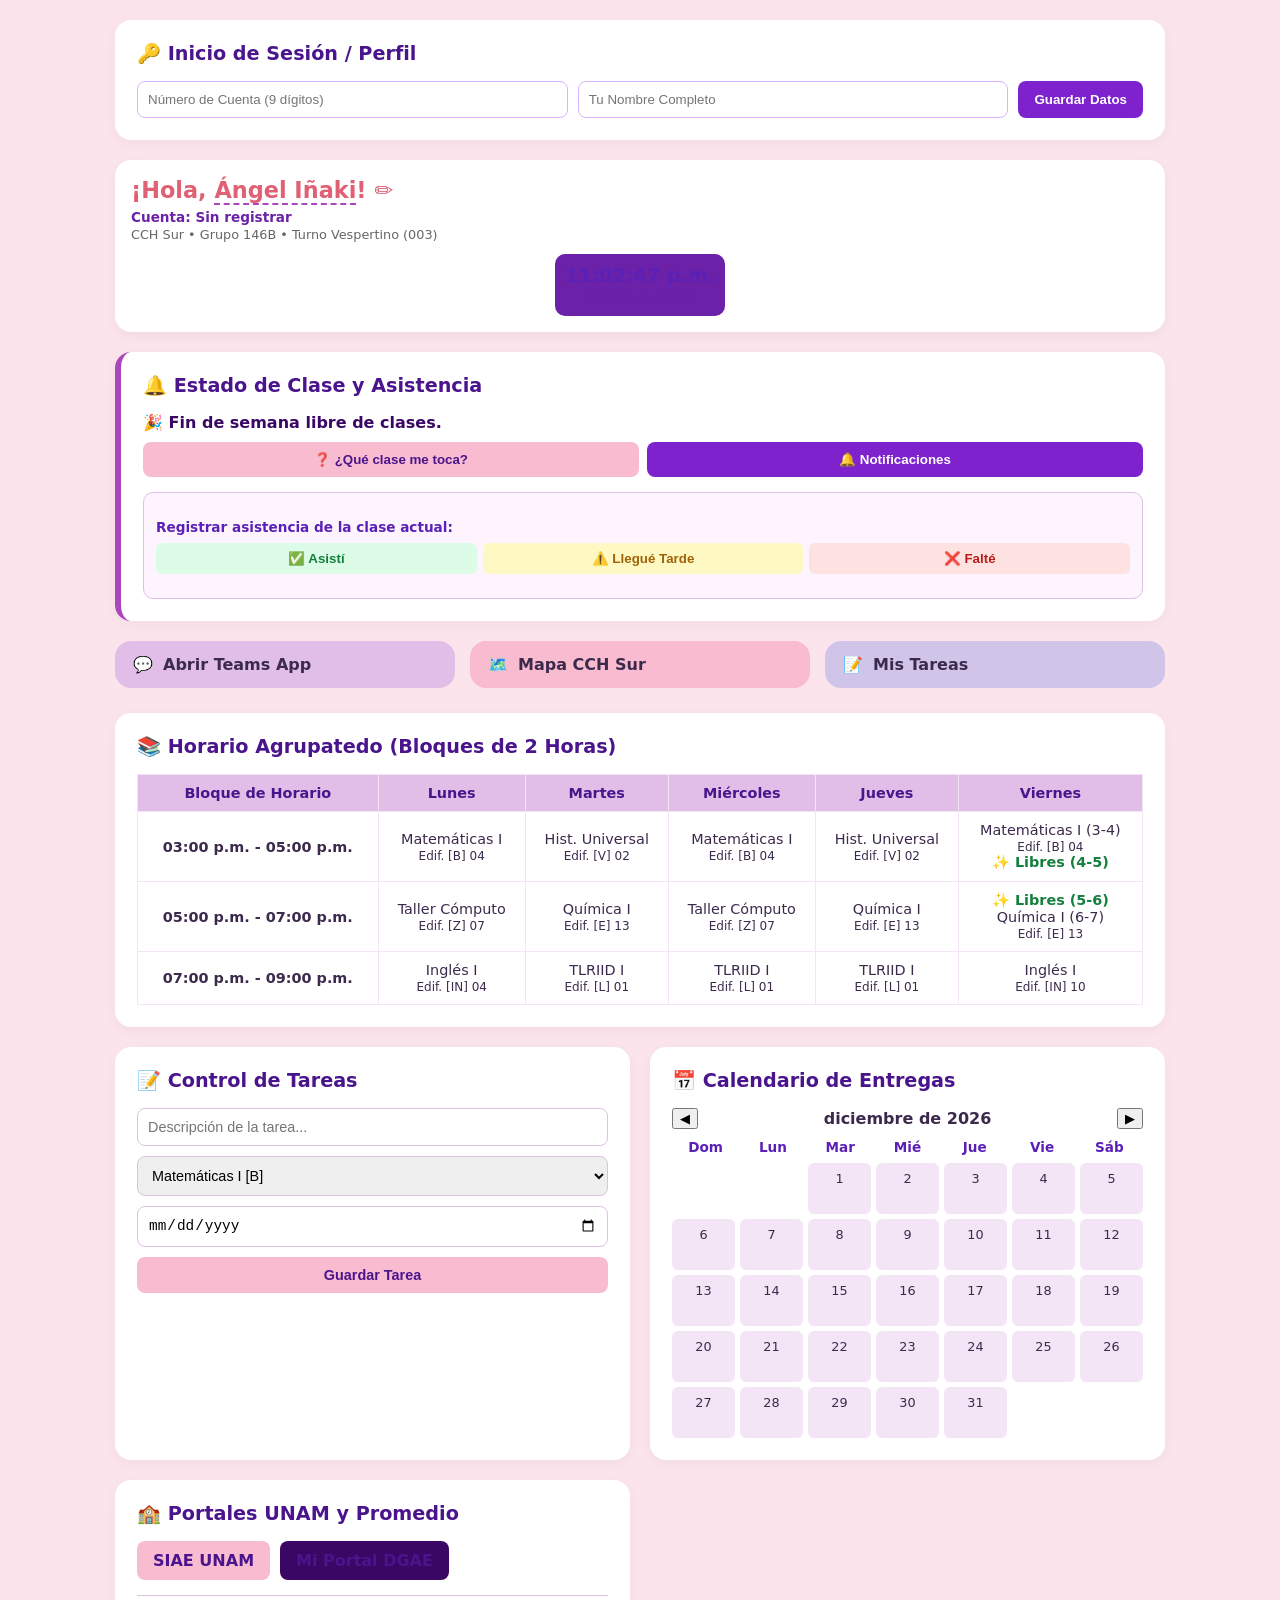
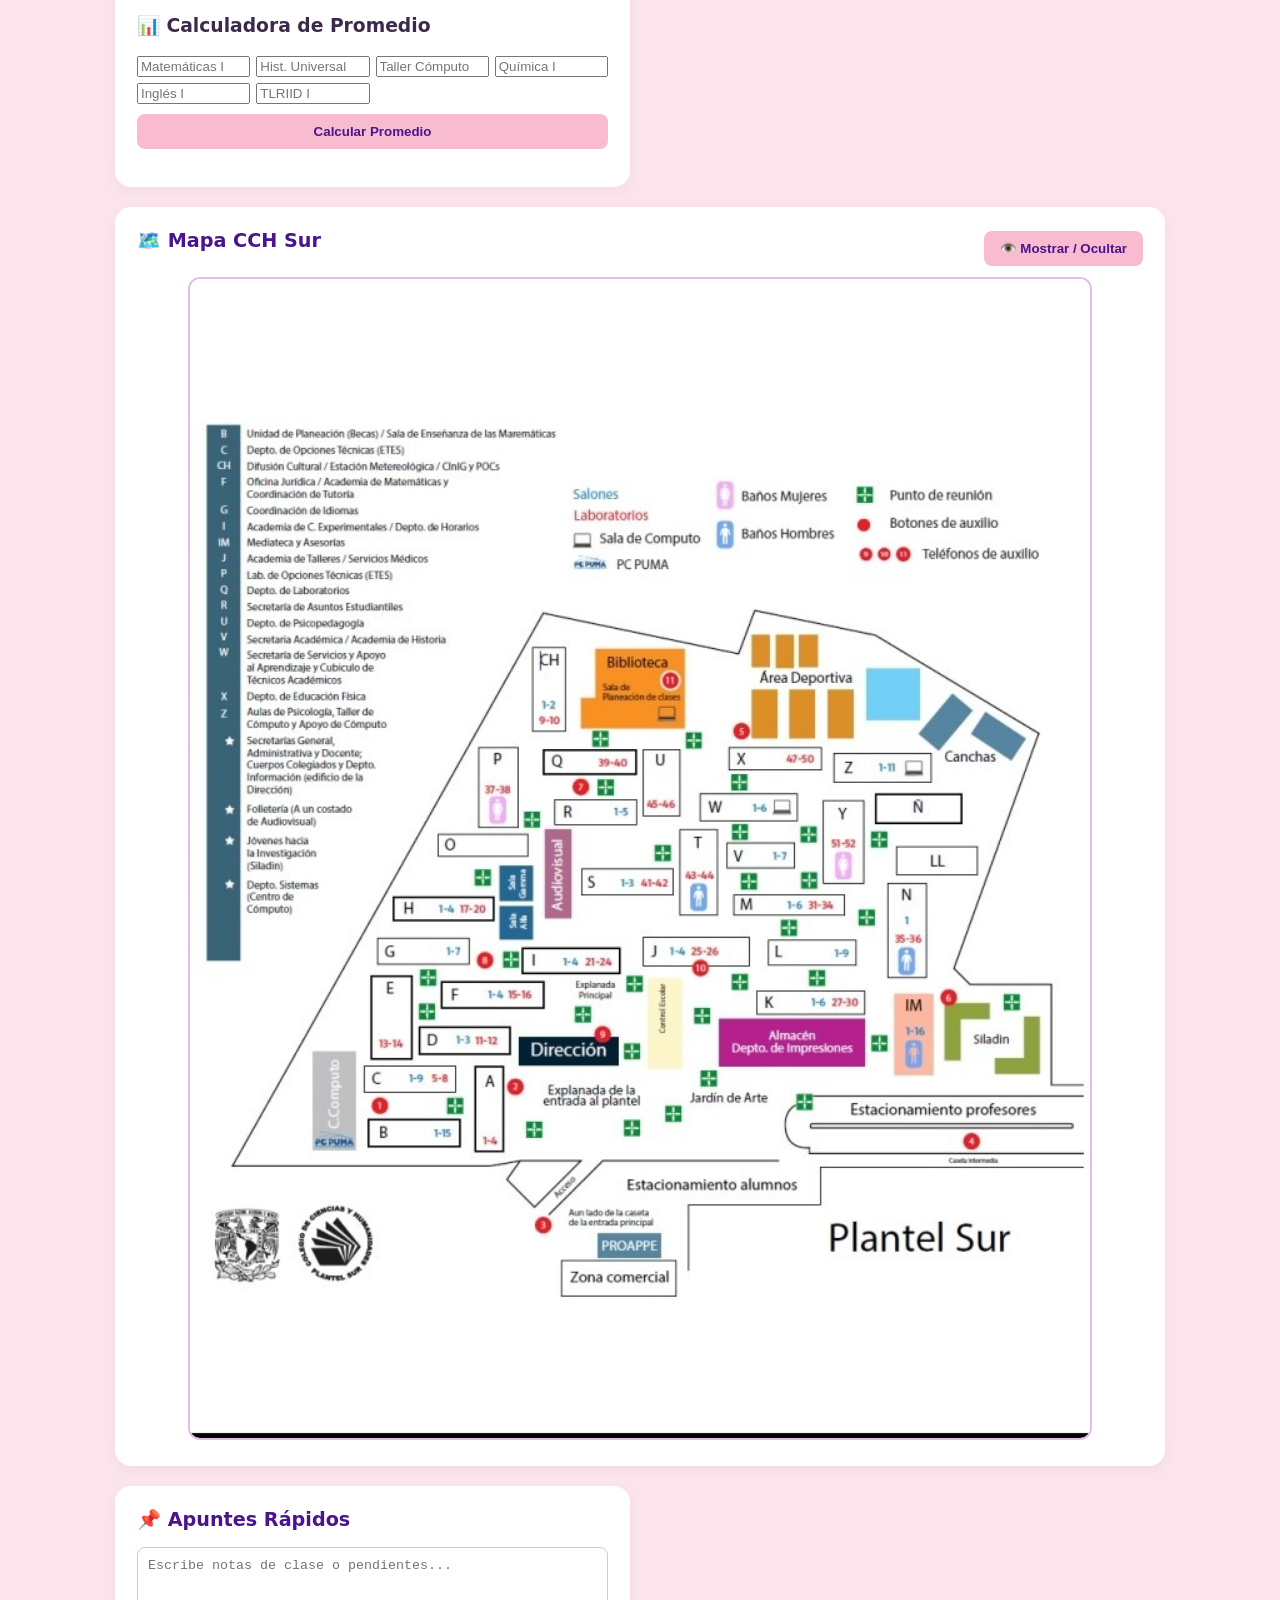
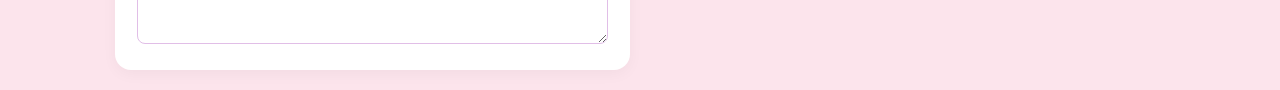
==== commit a76736c9: "Update index.html" ====
--- a/index.html
+++ b/index.html
@@ -5,7 +5,7 @@
   <meta name="viewport" content="width=device-width, initial-scale=1.0">
   
   <link rel="manifest" href="manifest.json">
-  <meta name="theme-color" content="#7e22ce">
+  <meta name="theme-color" content="#22ce98">
   
   <title>Grupo 146B - CCH Sur | Panel de Control</title>
   <meta name="description" content="Panel de tareas, horarios y asistencias del grupo 146B del CCH Sur.">
@@ -30,13 +30,13 @@
     <!-- ENCABEZADO OPTIMIZADO PARA MÓVILES -->
     <header style="display: flex; flex-direction: column; gap: 12px; background: white; padding: 16px; border-radius: 16px; box-shadow: 0 4px 12px rgba(0,0,0,0.05); margin-bottom: 20px;">
       <div class="user-info" style="width: 100%;">
-        <h1 style="font-size: 1.4rem; color: #3b0764; margin: 0; line-height: 1.3; word-break: break-word;">
+        <h1 style="font-size: 1.4rem; color: #e06074; margin: 0; line-height: 1.3; word-break: break-word;">
           ¡Hola, <span id="nombre-usuario">Ángel Iñaki</span>! ✏️
         </h1>
         <p id="cuenta-display" style="font-size: 0.85rem; color: #6b21a8; font-weight: bold; margin: 4px 0 0 0;">Cuenta: Sin registrar</p>
         <p style="font-size: 0.8rem; color: #666; margin: 2px 0 0 0;">CCH Sur • Grupo 146B • Turno Vespertino (003)</p>
       </div>
-      <div id="reloj-card" style="background: #f3e8ff; padding: 10px; border-radius: 10px; text-align: center;">
+      <div id="reloj-card" style="background:  #6b21a8; padding: 10px; border-radius: 10px; text-align: center;">
         <span id="reloj" style="display: block; font-size: 1.2rem; font-weight: bold; color: #5b21b6;">12:00:00 p.m.</span>
         <span id="fecha" style="font-size: 0.85rem; color: #6b21a8;">Cargando fecha...</span>
       </div>
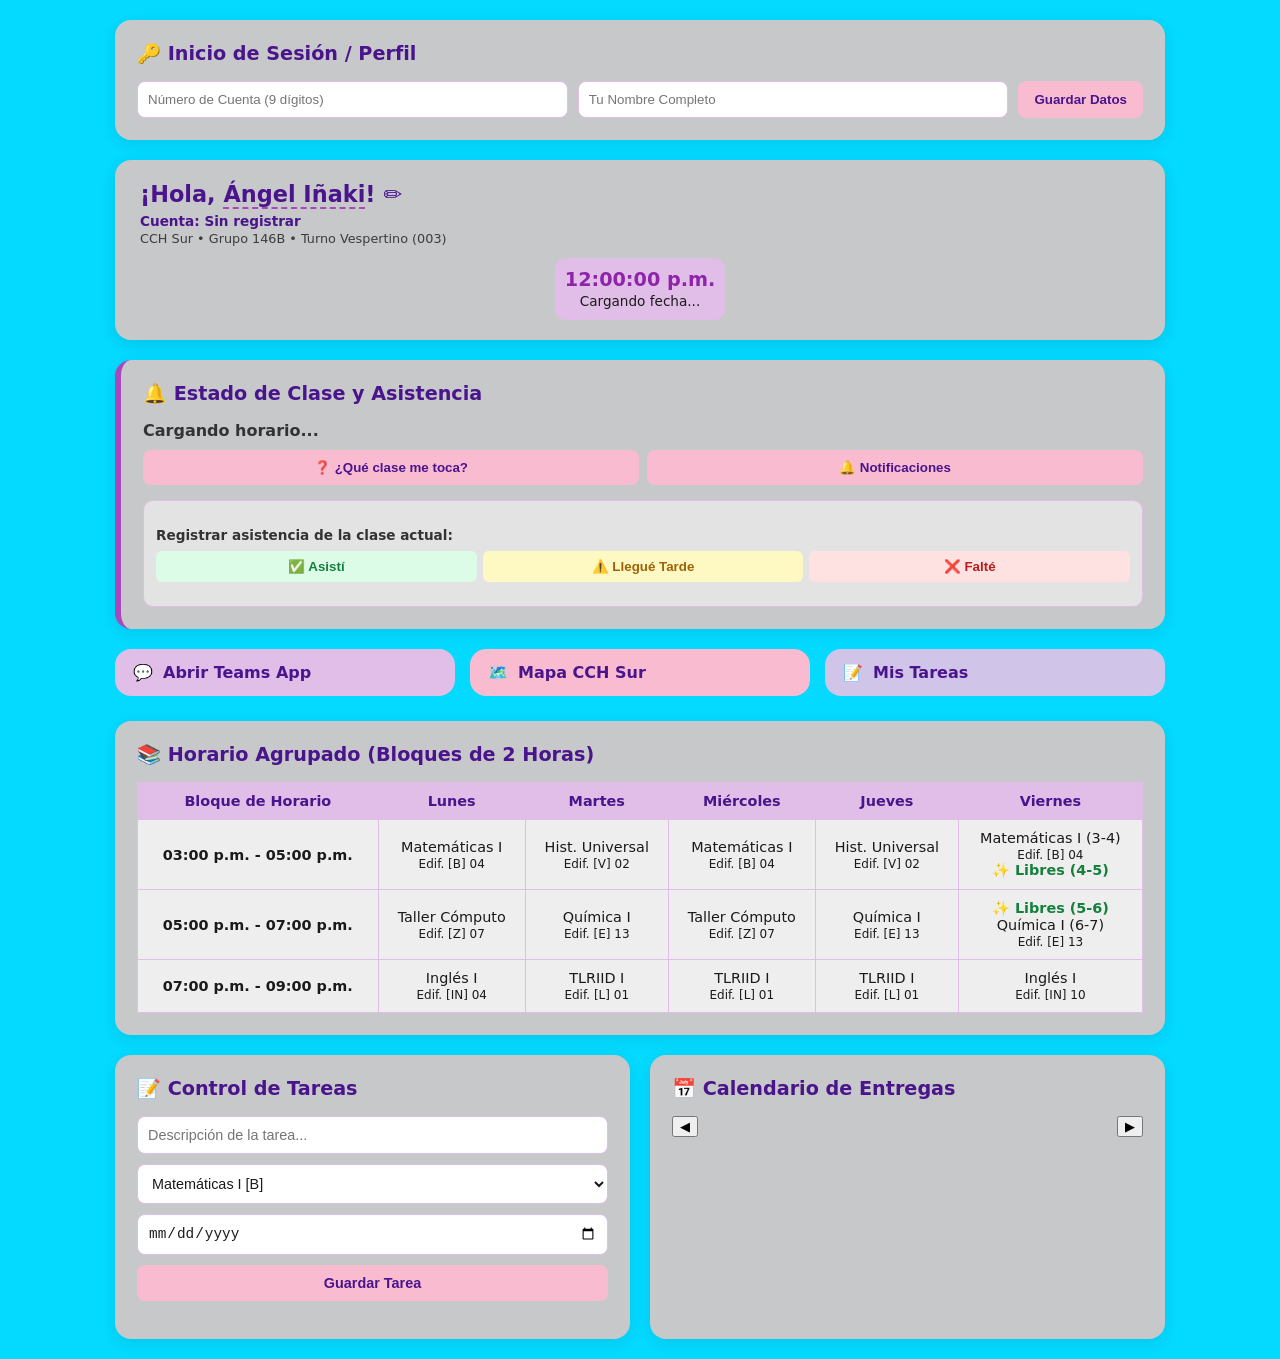
==== commit 2db6441b: "Update index.html" ====
--- a/index.html
+++ b/index.html
@@ -5,7 +5,7 @@
   <meta name="viewport" content="width=device-width, initial-scale=1.0">
   
   <link rel="manifest" href="manifest.json">
-  <meta name="theme-color" content="#22ce98">
+  <meta name="theme-color" content="#04d9ff"> <!-- Actualizado a tu cyan principal -->
   
   <title>Grupo 146B - CCH Sur | Panel de Control</title>
   <meta name="description" content="Panel de tareas, horarios y asistencias del grupo 146B del CCH Sur.">
@@ -21,46 +21,46 @@
     <section id="sec-login" class="card" style="margin-bottom: 20px;">
       <h2>🔑 Inicio de Sesión / Perfil</h2>
       <div style="display: flex; gap: 10px; flex-wrap: wrap; margin-top: 10px;">
-        <input type="text" id="num-cuenta" placeholder="Número de Cuenta (9 dígitos)" style="flex: 1; padding: 10px; border-radius: 8px; border: 1px solid #d8b4fe; min-width: 180px;">
-        <input type="text" id="input-nombre" placeholder="Tu Nombre Completo" style="flex: 1; padding: 10px; border-radius: 8px; border: 1px solid #d8b4fe; min-width: 180px;">
-        <button onclick="guardarSesion()" class="btn-accion" style="background-color: #7e22ce; color: white;">Guardar Datos</button>
+        <input type="text" id="num-cuenta" placeholder="Número de Cuenta (9 dígitos)" style="flex: 1; padding: 10px; border-radius: 8px; border: 1px solid var(--pastel-purple); min-width: 180px;">
+        <input type="text" id="input-nombre" placeholder="Tu Nombre Completo" style="flex: 1; padding: 10px; border-radius: 8px; border: 1px solid var(--pastel-purple); min-width: 180px;">
+        <button onclick="guardarSesion()" class="btn-accion">Guardar Datos</button>
       </div>
     </section>
 
-    <!-- ENCABEZADO OPTIMIZADO PARA MÓVILES -->
-    <header style="display: flex; flex-direction: column; gap: 12px; background: white; padding: 16px; border-radius: 16px; box-shadow: 0 4px 12px rgba(0,0,0,0.05); margin-bottom: 20px;">
+    <!-- ENCABEZADO OPTIMIZADO PARA MÓVILES (Limpio de estilos inline de color) -->
+    <header style="display: flex; flex-direction: column; gap: 12px; margin-bottom: 20px;">
       <div class="user-info" style="width: 100%;">
-        <h1 style="font-size: 1.4rem; color: #e06074; margin: 0; line-height: 1.3; word-break: break-word;">
+        <h1 style="font-size: 1.4rem; margin: 0; line-height: 1.3; word-break: break-word;">
           ¡Hola, <span id="nombre-usuario">Ángel Iñaki</span>! ✏️
         </h1>
-        <p id="cuenta-display" style="font-size: 0.85rem; color: #6b21a8; font-weight: bold; margin: 4px 0 0 0;">Cuenta: Sin registrar</p>
-        <p style="font-size: 0.8rem; color: #666; margin: 2px 0 0 0;">CCH Sur • Grupo 146B • Turno Vespertino (003)</p>
+        <p id="cuenta-display" style="font-size: 0.85rem; font-weight: bold; margin: 4px 0 0 0; color: var(--brand-purple);">Cuenta: Sin registrar</p>
+        <p style="font-size: 0.8rem; margin: 2px 0 0 0; opacity: 0.8;">CCH Sur • Grupo 146B • Turno Vespertino (003)</p>
       </div>
-      <div id="reloj-card" style="background:  #6b21a8; padding: 10px; border-radius: 10px; text-align: center;">
-        <span id="reloj" style="display: block; font-size: 1.2rem; font-weight: bold; color: #5b21b6;">12:00:00 p.m.</span>
-        <span id="fecha" style="font-size: 0.85rem; color: #6b21a8;">Cargando fecha...</span>
+      <div id="reloj-card" style="background: var(--pastel-purple); padding: 10px; border-radius: 10px; text-align: center;">
+        <span id="reloj" style="display: block; font-size: 1.2rem; font-weight: bold;">12:00:00 p.m.</span>
+        <span id="fecha" style="font-size: 0.85rem;">Cargando fecha...</span>
       </div>
     </header>
 
     <!-- ESTADO ACTUAL Y REGISTRO DE ASISTENCIA -->
     <section id="alerta-clase" class="card card-alerta">
       <h2>🔔 Estado de Clase y Asistencia</h2>
-      <p id="texto-clase" style="font-weight: bold; color: #3b0764; font-size: 1rem; margin: 10px 0;">Cargando horario...</p>
+      <p id="texto-clase" style="font-weight: bold; font-size: 1rem; margin: 10px 0;">Cargando horario...</p>
       
       <div style="display: flex; gap: 8px; flex-wrap: wrap; margin-top: 10px;">
         <button id="btn-consultar-clase" class="btn-accion" style="flex: 1; min-width: 140px;">❓ ¿Qué clase me toca?</button>
-        <button onclick="pedirPermisoNotificaciones()" class="btn-accion" style="background-color: #7e22ce; color: white; flex: 1; min-width: 140px;">🔔 Notificaciones</button>
+        <button onclick="pedirPermisoNotificaciones()" class="btn-accion" style="flex: 1; min-width: 140px;">🔔 Notificaciones</button>
       </div>
 
       <!-- Panel de Registro de Asistencia -->
-      <div id="panel-asistencia" style="margin-top: 15px; background: #fdf4ff; padding: 12px; border-radius: 10px; border: 1px solid #e1bee7;">
-        <p style="font-size: 0.85rem; font-weight: bold; margin-bottom: 8px; color: #5b21b6;">Registrar asistencia de la clase actual:</p>
+      <div id="panel-asistencia" style="margin-top: 15px; background: rgba(255, 255, 255, 0.5); padding: 12px; border-radius: 10px; border: 1px solid var(--pastel-purple);">
+        <p style="font-size: 0.85rem; font-weight: bold; margin-bottom: 8px;">Registrar asistencia de la clase actual:</p>
         <div style="display: flex; gap: 6px; flex-wrap: wrap;">
           <button onclick="marcarAsistencia('Asistí')" style="flex: 1; padding: 8px; border: none; border-radius: 6px; background: #dcfce7; color: #15803d; font-weight: bold; cursor: pointer;">✅ Asistí</button>
           <button onclick="marcarAsistencia('Llegué Tarde')" style="flex: 1; padding: 8px; border: none; border-radius: 6px; background: #fef9c3; color: #a16207; font-weight: bold; cursor: pointer;">⚠️ Llegué Tarde</button>
           <button onclick="marcarAsistencia('Falté')" style="flex: 1; padding: 8px; border: none; border-radius: 6px; background: #fee2e2; color: #b91c1c; font-weight: bold; cursor: pointer;">❌ Falté</button>
         </div>
-        <p id="registro-confirmado" style="font-size: 0.8rem; margin-top: 6px; color: #4c1d95; text-align: center; font-weight: bold;"></p>
+        <p id="registro-confirmado" style="font-size: 0.8rem; margin-top: 6px; text-align: center; font-weight: bold;"></p>
       </div>
     </section>
 
@@ -82,9 +82,9 @@
 
     <main class="grid-layout">
       
-      <!-- HORARIO AGRUPADO DE 2 EN 2 HORAS -->
+      <!-- HORARIO AGRUPADO -->
       <section id="tira-materias" class="card grid-full">
-        <h2>📚 Horario Agrupatedo (Bloques de 2 Horas)</h2>
+        <h2>📚 Horario Agrupado (Bloques de 2 Horas)</h2>
         <div class="table-wrapper">
           <table>
             <thead>
@@ -154,52 +154,10 @@
           <span id="cal-month-year"></span>
           <button id="cal-next">▶</button>
         </div>
-        <div class="calendar-days-header" style="display: grid; grid-template-columns: repeat(7, 1fr); text-align: center; font-weight: bold; margin-bottom: 8px; color: #5b21b6; font-size: 0.85rem;">
-          <span>Dom</span><span>Lun</span><span>Mar</span><span>Mié</span><span>Jue</span><span>Vie</span><span>Sáb</span>
-        </div>
-        <div id="calendar-grid"></div>
-      </section>
-
-      <!-- PORTALES UNAM Y CALCULADORA -->
-      <section id="seccion-unam" class="card">
-        <h2>🏫 Portales UNAM y Promedio</h2>
-        <div style="display:flex; gap:10px; margin-top:10px; flex-wrap:wrap; margin-bottom: 15px;">
-          <a href="https://www.siae.unam.mx" target="_blank" class="btn-accion" style="text-decoration:none; text-align:center;">SIAE UNAM</a>
-          <a href="https://www.dgae.unam.mx" target="_blank" class="btn-accion" style="text-decoration:none; text-align:center; background-color:#3b0764;">Mi Portal DGAE</a>
-        </div>
-        <hr style="border: 0; border-top: 1px solid #e1bee7; margin: 15px 0;">
-        <h3>📊 Calculadora de Promedio</h3>
-        <div style="display: grid; grid-template-columns: repeat(auto-fit, minmax(110px, 1fr)); gap: 6px; margin-top: 8px;">
-          <input type="number" min="0" max="10" class="input-calif" placeholder="Matemáticas I">
-          <input type="number" min="0" max="10" class="input-calif" placeholder="Hist. Universal">
-          <input type="number" min="0" max="10" class="input-calif" placeholder="Taller Cómputo">
-          <input type="number" min="0" max="10" class="input-calif" placeholder="Química I">
-          <input type="number" min="0" max="10" class="input-calif" placeholder="Inglés I">
-          <input type="number" min="0" max="10" class="input-calif" placeholder="TLRIID I">
-        </div>
-        <button onclick="calcularPromedio()" class="btn-accion" style="width: 100%; margin-top: 10px;">Calcular Promedio</button>
-        <p id="resultado-promedio" style="font-weight: bold; font-size: 1rem; text-align: center; margin-top: 8px; color: #5b21b6;"></p>
-      </section>
-
-      <!-- MAPA INTERACTIVO DEL PLANTEL -->
-      <section id="mapa-seccion" class="card grid-full">
-        <div style="display:flex; justify-content:space-between; align-items:center; margin-bottom:10px;">
-          <h2>🗺️ Mapa CCH Sur</h2>
-          <button id="btn-toggle-mapa" class="btn-accion">👁️ Mostrar / Ocultar</button>
-        </div>
-        <div id="mapa-container" style="display:block; text-align:center;">
-          <img src="mapa-cch.jpg" alt="Mapa Oficial CCH Sur" style="width:100%; max-width:900px; border-radius:12px; border:2px solid #e1bee7;">
-        </div>
-      </section>
-
-      <!-- APUNTES RÁPIDOS -->
-      <section id="seccion-notas" class="card">
-        <h2>📌 Apuntes Rápidos</h2>
-        <textarea id="bloc-notas" placeholder="Escribe notas de clase o pendientes..." rows="5" style="width:100%; border-radius:8px; border:1px solid #e1bee7; padding:10px; box-sizing:border-box; outline:none;"></textarea>
+        <div id="calendar-grid"></div> <!-- Corregido cierre de etiqueta roto -->
       </section>
 
     </main>
   </div>
-  <script src="script.js"></script>
 </body>
 </html>
--- a/styles.css
+++ b/styles.css
@@ -1,12 +1,16 @@
 :root {
-  --bg-color: #fce4ec;
-  --card-bg: #ffffff;
-  --text-main: #3c2a4d;
+  --bg-color: #04d9ff;       /* Cyan brillante */
+  --card-bg: #c7c8ca;        /* Gris medio */
+  --text-main: #1a1a1a;      /* CORREGIDO: Texto oscuro para que sea legible sobre el gris y los pasteles */
+  --text-light: #ffffff;     /* Para contrastar sobre fondos muy oscuros si es necesario */
   --pastel-pink: #f8bbd0;
   --pastel-purple: #e1bee7;
   --pastel-lavender: #d1c4e9;
   --pastel-blue: #c5cae9;
   --border-radius: 16px;
+  
+  /* NUEVO: Un morado oscuro controlado para elementos destacados */
+  --brand-purple: #4a148c;
 }
 
 body {
@@ -30,13 +34,13 @@
   background: var(--card-bg);
   padding: 20px 25px;
   border-radius: var(--border-radius);
-  box-shadow: 0 4px 15px rgba(225, 190, 231, 0.4);
+  box-shadow: 0 4px 15px rgba(0, 0, 0, 0.1); /* CORREGIDO: Sombra oscura sutil en vez de morada */
 }
 
 header h1 {
   margin: 0;
   font-size: 1.5rem;
-  color: #4a148c;
+  color: var(--brand-purple);
 }
 
 #nombre-usuario {
@@ -55,11 +59,12 @@
   background: #f3e5f5;
   border-left: 6px solid #ab47bc;
   margin-bottom: 20px;
+  color: #333333; /* CORREGIDO: Forzar texto legible en la alerta clara */
 }
 
 .btn-accion {
   background-color: var(--pastel-pink);
-  color: #4a148c;
+  color: var(--brand-purple);
   border: none;
   padding: 10px 16px;
   border-radius: 8px;
@@ -81,7 +86,7 @@
   padding: 14px 18px;
   border-radius: var(--border-radius);
   text-decoration: none;
-  color: var(--text-main);
+  color: var(--brand-purple); /* CORREGIDO: Texto oscuro para los botones pastel */
   font-weight: 600;
 }
 
@@ -104,13 +109,13 @@
   background: var(--card-bg);
   border-radius: var(--border-radius);
   padding: 22px;
-  box-shadow: 0 4px 15px rgba(0, 0, 0, 0.04);
+  box-shadow: 0 4px 15px rgba(0, 0, 0, 0.08);
 }
 
 .card h2 {
   margin-top: 0;
   font-size: 1.2rem;
-  color: #4a148c;
+  color: var(--brand-purple);
 }
 
 .table-wrapper {
@@ -120,18 +125,20 @@
 table {
   width: 100%;
   border-collapse: collapse;
+  background: rgba(255, 255, 255, 0.7); /* CORREGIDO: Fondo semi-blanco para que la tabla sea legible sobre el gris */
 }
 
 th, td {
   padding: 10px;
   text-align: center;
-  border: 1px solid #f3e5f5;
+  border: 1px solid #e1bee7;
   font-size: 0.9rem;
+  color: #1a1a1a; /* CORREGIDO: Asegura lectura de datos */
 }
 
 th {
   background-color: var(--pastel-purple);
-  color: #4a148c;
+  color: var(--brand-purple);
 }
 
 .form-tarea {
@@ -146,11 +153,13 @@
   border: 1px solid #e1bee7;
   border-radius: 8px;
   font-size: 0.9rem;
+  background: #ffffff; /* CORREGIDO: Asegura fondos blancos para inputs */
+  color: #1a1a1a;
 }
 
 .form-tarea button {
   background-color: var(--pastel-pink);
-  color: #4a148c;
+  color: var(--brand-purple);
   font-weight: bold;
   cursor: pointer;
   border: none;
@@ -170,6 +179,7 @@
   border-left: 5px solid #ab47bc;
   margin-bottom: 10px;
   border-radius: 6px;
+  color: #1a1a1a; /* CORREGIDO: Texto de eventos legible */
 }
 
 #calendar-header {
@@ -178,6 +188,7 @@
   align-items: center;
   font-weight: bold;
   margin-bottom: 10px;
+  color: var(--brand-purple);
 }
 
 #calendar-grid {
@@ -193,10 +204,12 @@
   border-radius: 6px;
   font-size: 0.8rem;
   min-height: 35px;
+  color: #1a1a1a; /* CORREGIDO: Texto de días legible */
 }
 
 .cal-day.has-task {
   background: var(--pastel-pink);
   font-weight: bold;
   border: 1px solid #ab47bc;
-}
+  color: var(--brand-purple);
+}
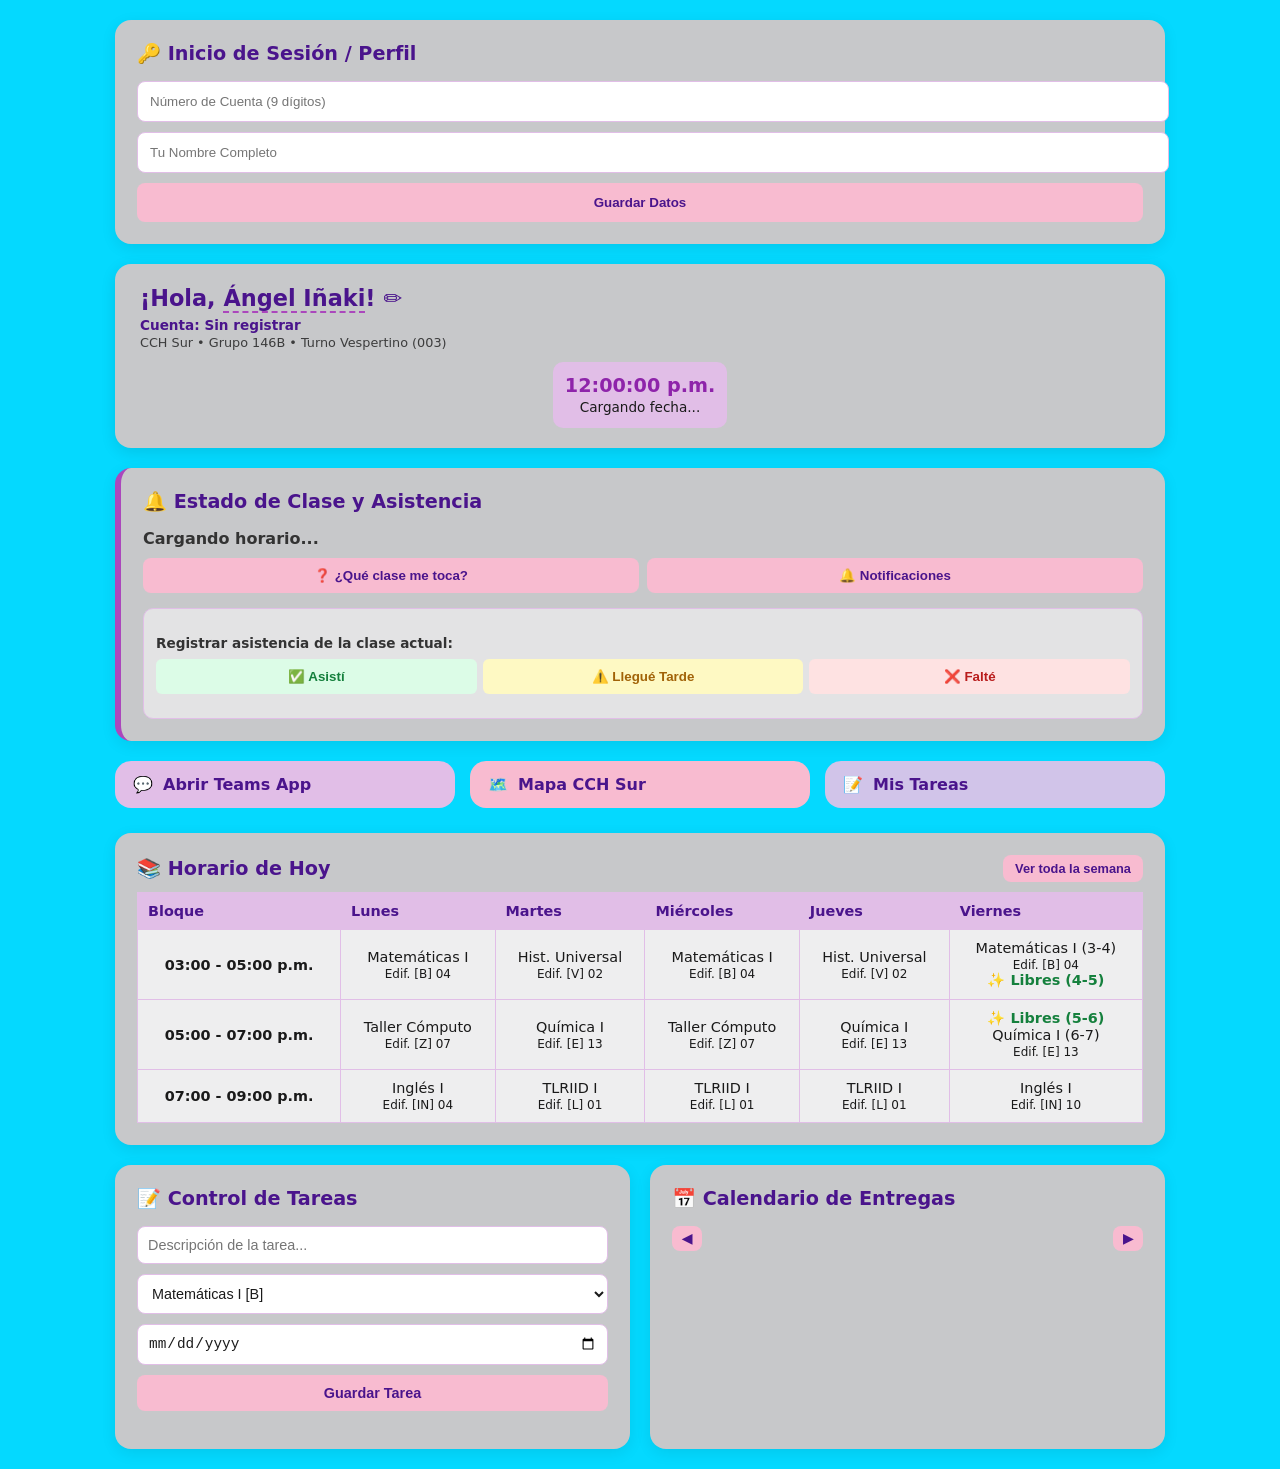
==== commit 80de3c45: "Update index.html" ====
--- a/index.html
+++ b/index.html
@@ -5,7 +5,7 @@
   <meta name="viewport" content="width=device-width, initial-scale=1.0">
   
   <link rel="manifest" href="manifest.json">
-  <meta name="theme-color" content="#04d9ff"> <!-- Actualizado a tu cyan principal -->
+  <meta name="theme-color" content="#04d9ff">
   
   <title>Grupo 146B - CCH Sur | Panel de Control</title>
   <meta name="description" content="Panel de tareas, horarios y asistencias del grupo 146B del CCH Sur.">
@@ -21,13 +21,13 @@
     <section id="sec-login" class="card" style="margin-bottom: 20px;">
       <h2>🔑 Inicio de Sesión / Perfil</h2>
       <div style="display: flex; gap: 10px; flex-wrap: wrap; margin-top: 10px;">
-        <input type="text" id="num-cuenta" placeholder="Número de Cuenta (9 dígitos)" style="flex: 1; padding: 10px; border-radius: 8px; border: 1px solid var(--pastel-purple); min-width: 180px;">
-        <input type="text" id="input-nombre" placeholder="Tu Nombre Completo" style="flex: 1; padding: 10px; border-radius: 8px; border: 1px solid var(--pastel-purple); min-width: 180px;">
-        <button onclick="guardarSesion()" class="btn-accion">Guardar Datos</button>
+        <input type="text" id="num-cuenta" placeholder="Número de Cuenta (9 dígitos)" style="flex: 1; padding: 12px; border-radius: 8px; border: 1px solid var(--pastel-purple); min-width: 100%;">
+        <input type="text" id="input-nombre" placeholder="Tu Nombre Completo" style="flex: 1; padding: 12px; border-radius: 8px; border: 1px solid var(--pastel-purple); min-width: 100%;">
+        <button onclick="guardarSesion()" class="btn-accion" style="width: 100%; padding: 12px;">Guardar Datos</button>
       </div>
     </section>
 
-    <!-- ENCABEZADO OPTIMIZADO PARA MÓVILES (Limpio de estilos inline de color) -->
+    <!-- ENCABEZADO OPTIMIZADO PARA MÓVILES -->
     <header style="display: flex; flex-direction: column; gap: 12px; margin-bottom: 20px;">
       <div class="user-info" style="width: 100%;">
         <h1 style="font-size: 1.4rem; margin: 0; line-height: 1.3; word-break: break-word;">
@@ -36,7 +36,7 @@
         <p id="cuenta-display" style="font-size: 0.85rem; font-weight: bold; margin: 4px 0 0 0; color: var(--brand-purple);">Cuenta: Sin registrar</p>
         <p style="font-size: 0.8rem; margin: 2px 0 0 0; opacity: 0.8;">CCH Sur • Grupo 146B • Turno Vespertino (003)</p>
       </div>
-      <div id="reloj-card" style="background: var(--pastel-purple); padding: 10px; border-radius: 10px; text-align: center;">
+      <div id="reloj-card" style="background: var(--pastel-purple); padding: 12px; border-radius: 10px; text-align: center;">
         <span id="reloj" style="display: block; font-size: 1.2rem; font-weight: bold;">12:00:00 p.m.</span>
         <span id="fecha" style="font-size: 0.85rem;">Cargando fecha...</span>
       </div>
@@ -48,17 +48,17 @@
       <p id="texto-clase" style="font-weight: bold; font-size: 1rem; margin: 10px 0;">Cargando horario...</p>
       
       <div style="display: flex; gap: 8px; flex-wrap: wrap; margin-top: 10px;">
-        <button id="btn-consultar-clase" class="btn-accion" style="flex: 1; min-width: 140px;">❓ ¿Qué clase me toca?</button>
-        <button onclick="pedirPermisoNotificaciones()" class="btn-accion" style="flex: 1; min-width: 140px;">🔔 Notificaciones</button>
+        <button id="btn-consultar-clase" class="btn-accion" style="flex: 1; min-width: 140px; padding: 10px;">❓ ¿Qué clase me toca?</button>
+        <button onclick="pedirPermisoNotificaciones()" class="btn-accion" style="flex: 1; min-width: 140px; padding: 10px;">🔔 Notificaciones</button>
       </div>
 
       <!-- Panel de Registro de Asistencia -->
       <div id="panel-asistencia" style="margin-top: 15px; background: rgba(255, 255, 255, 0.5); padding: 12px; border-radius: 10px; border: 1px solid var(--pastel-purple);">
         <p style="font-size: 0.85rem; font-weight: bold; margin-bottom: 8px;">Registrar asistencia de la clase actual:</p>
         <div style="display: flex; gap: 6px; flex-wrap: wrap;">
-          <button onclick="marcarAsistencia('Asistí')" style="flex: 1; padding: 8px; border: none; border-radius: 6px; background: #dcfce7; color: #15803d; font-weight: bold; cursor: pointer;">✅ Asistí</button>
-          <button onclick="marcarAsistencia('Llegué Tarde')" style="flex: 1; padding: 8px; border: none; border-radius: 6px; background: #fef9c3; color: #a16207; font-weight: bold; cursor: pointer;">⚠️ Llegué Tarde</button>
-          <button onclick="marcarAsistencia('Falté')" style="flex: 1; padding: 8px; border: none; border-radius: 6px; background: #fee2e2; color: #b91c1c; font-weight: bold; cursor: pointer;">❌ Falté</button>
+          <button onclick="marcarAsistencia('Asistí')" style="flex: 1; padding: 10px; border: none; border-radius: 6px; background: #dcfce7; color: #15803d; font-weight: bold; cursor: pointer;">✅ Asistí</button>
+          <button onclick="marcarAsistencia('Llegué Tarde')" style="flex: 1; padding: 10px; border: none; border-radius: 6px; background: #fef9c3; color: #a16207; font-weight: bold; cursor: pointer;">⚠️ Llegué Tarde</button>
+          <button onclick="marcarAsistencia('Falté')" style="flex: 1; padding: 10px; border: none; border-radius: 6px; background: #fee2e2; color: #b91c1c; font-weight: bold; cursor: pointer;">❌ Falté</button>
         </div>
         <p id="registro-confirmado" style="font-size: 0.8rem; margin-top: 6px; text-align: center; font-weight: bold;"></p>
       </div>
@@ -82,45 +82,49 @@
 
     <main class="grid-layout">
       
-      <!-- HORARIO AGRUPADO -->
+      <!-- HORARIO DINÁMICO (Solo muestra el día actual en móviles) -->
       <section id="tira-materias" class="card grid-full">
-        <h2>📚 Horario Agrupado (Bloques de 2 Horas)</h2>
-        <div class="table-wrapper">
-          <table>
+        <div style="display: flex; justify-content: space-between; align-items: center; flex-wrap: wrap; margin-bottom: 10px;">
+          <h2 style="margin: 0;">📚 Horario de Hoy</h2>
+          <button onclick="alternarVistaHorario()" id="btn-alternar-horario" class="btn-accion" style="padding: 6px 12px; font-size: 0.8rem;">Ver toda la semana</button>
+        </div>
+        
+        <div class="table-wrapper" style="overflow-x: auto; -webkit-overflow-scrolling: touch;">
+          <table style="width: 100%; border-collapse: collapse; min-width: 400px;">
             <thead>
               <tr>
-                <th>Bloque de Horario</th>
-                <th>Lunes</th>
-                <th>Martes</th>
-                <th>Miércoles</th>
-                <th>Jueves</th>
-                <th>Viernes</th>
+                <th style="padding: 10px; text-align: left;">Bloque</th>
+                <th style="padding: 10px; text-align: left;" class="dia-columna col-1">Lunes</th>
+                <th style="padding: 10px; text-align: left;" class="dia-columna col-2">Martes</th>
+                <th style="padding: 10px; text-align: left;" class="dia-columna col-3">Miércoles</th>
+                <th style="padding: 10px; text-align: left;" class="dia-columna col-4">Jueves</th>
+                <th style="padding: 10px; text-align: left;" class="dia-columna col-5">Viernes</th>
               </tr>
             </thead>
             <tbody>
               <tr>
-                <td><b>03:00 p.m. - 05:00 p.m.</b></td>
-                <td>Matemáticas I<br><small>Edif. [B] 04</small></td>
-                <td>Hist. Universal<br><small>Edif. [V] 02</small></td>
-                <td>Matemáticas I<br><small>Edif. [B] 04</small></td>
-                <td>Hist. Universal<br><small>Edif. [V] 02</small></td>
-                <td>Matemáticas I (3-4)<br><small>Edif. [B] 04</small><br><span style="color:#15803d; font-weight:bold;">✨ Libres (4-5)</span></td>
+                <td style="padding: 10px; border-top: 1px solid #eee;"><b>03:00 - 05:00 p.m.</b></td>
+                <td style="padding: 10px; border-top: 1px solid #eee;" class="dia-columna col-1">Matemáticas I<br><small>Edif. [B] 04</small></td>
+                <td style="padding: 10px; border-top: 1px solid #eee;" class="dia-columna col-2">Hist. Universal<br><small>Edif. [V] 02</small></td>
+                <td style="padding: 10px; border-top: 1px solid #eee;" class="dia-columna col-3">Matemáticas I<br><small>Edif. [B] 04</small></td>
+                <td style="padding: 10px; border-top: 1px solid #eee;" class="dia-columna col-4">Hist. Universal<br><small>Edif. [V] 02</small></td>
+                <td style="padding: 10px; border-top: 1px solid #eee;" class="dia-columna col-5">Matemáticas I (3-4)<br><small>Edif. [B] 04</small><br><span style="color:#15803d; font-weight:bold;">✨ Libres (4-5)</span></td>
               </tr>
               <tr>
-                <td><b>05:00 p.m. - 07:00 p.m.</b></td>
-                <td>Taller Cómputo<br><small>Edif. [Z] 07</small></td>
-                <td>Química I<br><small>Edif. [E] 13</small></td>
-                <td>Taller Cómputo<br><small>Edif. [Z] 07</small></td>
-                <td>Química I<br><small>Edif. [E] 13</small></td>
-                <td><span style="color:#15803d; font-weight:bold;">✨ Libres (5-6)</span><br>Química I (6-7)<br><small>Edif. [E] 13</small></td>
+                <td style="padding: 10px; border-top: 1px solid #eee;"><b>05:00 - 07:00 p.m.</b></td>
+                <td style="padding: 10px; border-top: 1px solid #eee;" class="dia-columna col-1">Taller Cómputo<br><small>Edif. [Z] 07</small></td>
+                <td style="padding: 10px; border-top: 1px solid #eee;" class="dia-columna col-2">Química I<br><small>Edif. [E] 13</small></td>
+                <td style="padding: 10px; border-top: 1px solid #eee;" class="dia-columna col-3">Taller Cómputo<br><small>Edif. [Z] 07</small></td>
+                <td style="padding: 10px; border-top: 1px solid #eee;" class="dia-columna col-4">Química I<br><small>Edif. [E] 13</small></td>
+                <td style="padding: 10px; border-top: 1px solid #eee;" class="dia-columna col-5"><span style="color:#15803d; font-weight:bold;">✨ Libres (5-6)</span><br>Química I (6-7)<br><small>Edif. [E] 13</small></td>
               </tr>
               <tr>
-                <td><b>07:00 p.m. - 09:00 p.m.</b></td>
-                <td>Inglés I<br><small>Edif. [IN] 04</small></td>
-                <td>TLRIID I<br><small>Edif. [L] 01</small></td>
-                <td>TLRIID I<br><small>Edif. [L] 01</small></td>
-                <td>TLRIID I<br><small>Edif. [L] 01</small></td>
-                <td>Inglés I<br><small>Edif. [IN] 10</small></td>
+                <td style="padding: 10px; border-top: 1px solid #eee;"><b>07:00 - 09:00 p.m.</b></td>
+                <td style="padding: 10px; border-top: 1px solid #eee;" class="dia-columna col-1">Inglés I<br><small>Edif. [IN] 04</small></td>
+                <td style="padding: 10px; border-top: 1px solid #eee;" class="dia-columna col-2">TLRIID I<br><small>Edif. [L] 01</small></td>
+                <td style="padding: 10px; border-top: 1px solid #eee;" class="dia-columna col-3">TLRIID I<br><small>Edif. [L] 01</small></td>
+                <td style="padding: 10px; border-top: 1px solid #eee;" class="dia-columna col-4">TLRIID I<br><small>Edif. [L] 01</small></td>
+                <td style="padding: 10px; border-top: 1px solid #eee;" class="dia-columna col-5">Inglés I<br><small>Edif. [IN] 10</small></td>
               </tr>
             </tbody>
           </table>
@@ -130,9 +134,9 @@
       <!-- GESTOR DE TAREAS -->
       <section id="gestor-tareas" class="card">
         <h2>📝 Control de Tareas</h2>
-        <div class="form-tarea">
-          <input type="text" id="tarea-desc" placeholder="Descripción de la tarea...">
-          <select id="tarea-materia">
+        <div class="form-tarea" style="display: flex; flex-direction: column; gap: 10px;">
+          <input type="text" id="tarea-desc" placeholder="Descripción de la tarea..." style="padding: 10px; border-radius: 8px; border: 1px solid var(--pastel-purple);">
+          <select id="tarea-materia" style="padding: 10px; border-radius: 8px; border: 1px solid var(--pastel-purple);">
             <option value="Matemáticas I">Matemáticas I [B]</option>
             <option value="Hist. Universal">Historia Universal [V]</option>
             <option value="Taller Cómputo">Taller de Cómputo [Z]</option>
@@ -140,21 +144,21 @@
             <option value="Inglés I">Inglés I [IN]</option>
             <option value="TLRIID I">TLRIID I [L]</option>
           </select>
-          <input type="date" id="tarea-fecha">
-          <button id="btn-agregar-tarea">Guardar Tarea</button>
+          <input type="date" id="tarea-fecha" style="padding: 10px; border-radius: 8px; border: 1px solid var(--pastel-purple);">
+          <button id="btn-agregar-tarea" class="btn-accion" style="padding: 10px;">Guardar Tarea</button>
         </div>
-        <ul id="lista-tareas" class="event-list"></ul>
+        <ul id="lista-tareas" class="event-list" style="margin-top: 15px;"></ul>
       </section>
 
       <!-- CALENDARIO INTEGRADO -->
       <section id="seccion-calendario" class="card">
         <h2>📅 Calendario de Entregas</h2>
-        <div id="calendar-header">
-          <button id="cal-prev">◀</button>
-          <span id="cal-month-year"></span>
-          <button id="cal-next">▶</button>
+        <div id="calendar-header" style="display: flex; justify-content: space-between; align-items: center; margin: 10px 0;">
+          <button id="cal-prev" class="btn-accion" style="padding: 5px 10px;">◀</button>
+          <span id="cal-month-year" style="font-weight: bold;"></span>
+          <button id="cal-next" class="btn-accion" style="padding: 5px 10px;">▶</button>
         </div>
-        <div id="calendar-grid"></div> <!-- Corregido cierre de etiqueta roto -->
+        <div id="calendar-grid"></div>
       </section>
 
     </main>
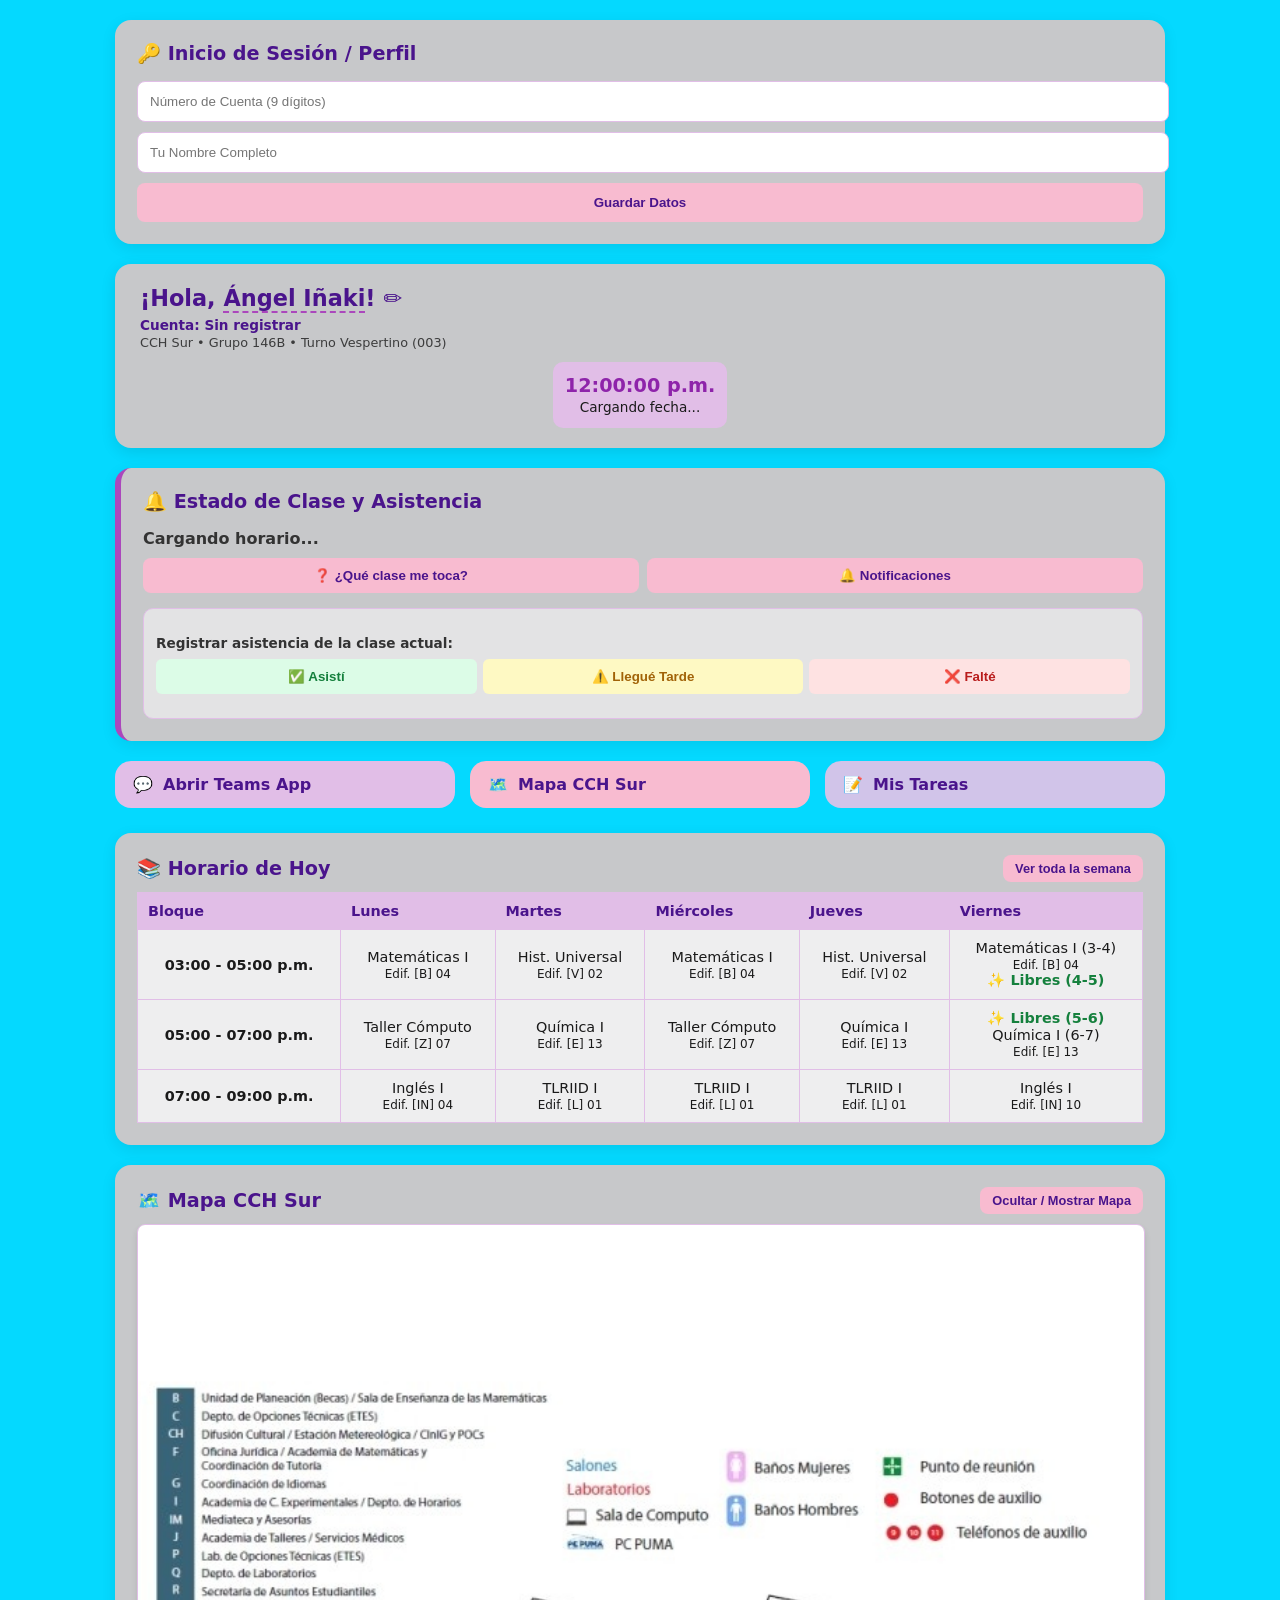
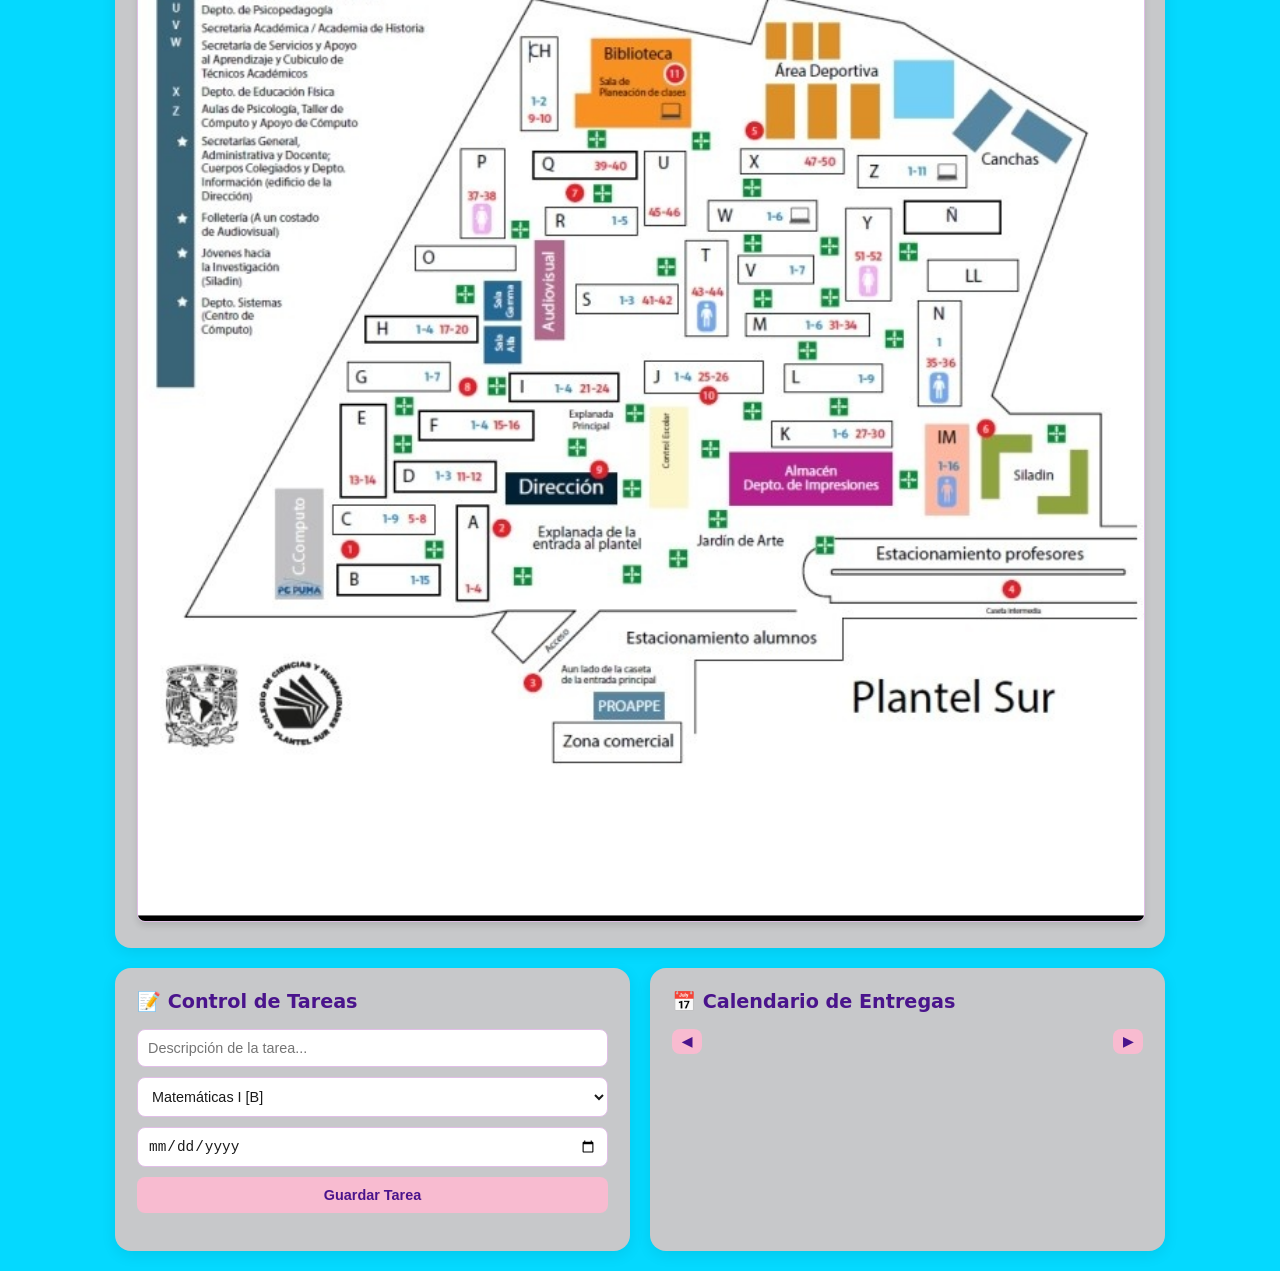
==== commit b738964e: "Update index.html" ====
--- a/index.html
+++ b/index.html
@@ -131,6 +131,17 @@
         </div>
       </section>
 
+      <!-- MAPA CCH SUR -->
+      <section id="mapa-seccion" class="card grid-full">
+        <div style="display: flex; justify-content: space-between; align-items: center; margin-bottom: 10px; flex-wrap: wrap;">
+          <h2 style="margin: 0;">🗺️ Mapa CCH Sur</h2>
+          <button id="btn-toggle-mapa" class="btn-accion" style="padding: 6px 12px; font-size: 0.8rem;">Ocultar / Mostrar Mapa</button>
+        </div>
+        <div id="mapa-container" style="display: block; text-align: center;">
+          <img src="mapa-cch.jpg" alt="Mapa CCH Sur" style="width: 100%; max-width: 100%; border-radius: 8px; border: 1px solid var(--pastel-purple); box-shadow: 0 4px 6px rgba(0,0,0,0.1);">
+        </div>
+      </section>
+
       <!-- GESTOR DE TAREAS -->
       <section id="gestor-tareas" class="card">
         <h2>📝 Control de Tareas</h2>
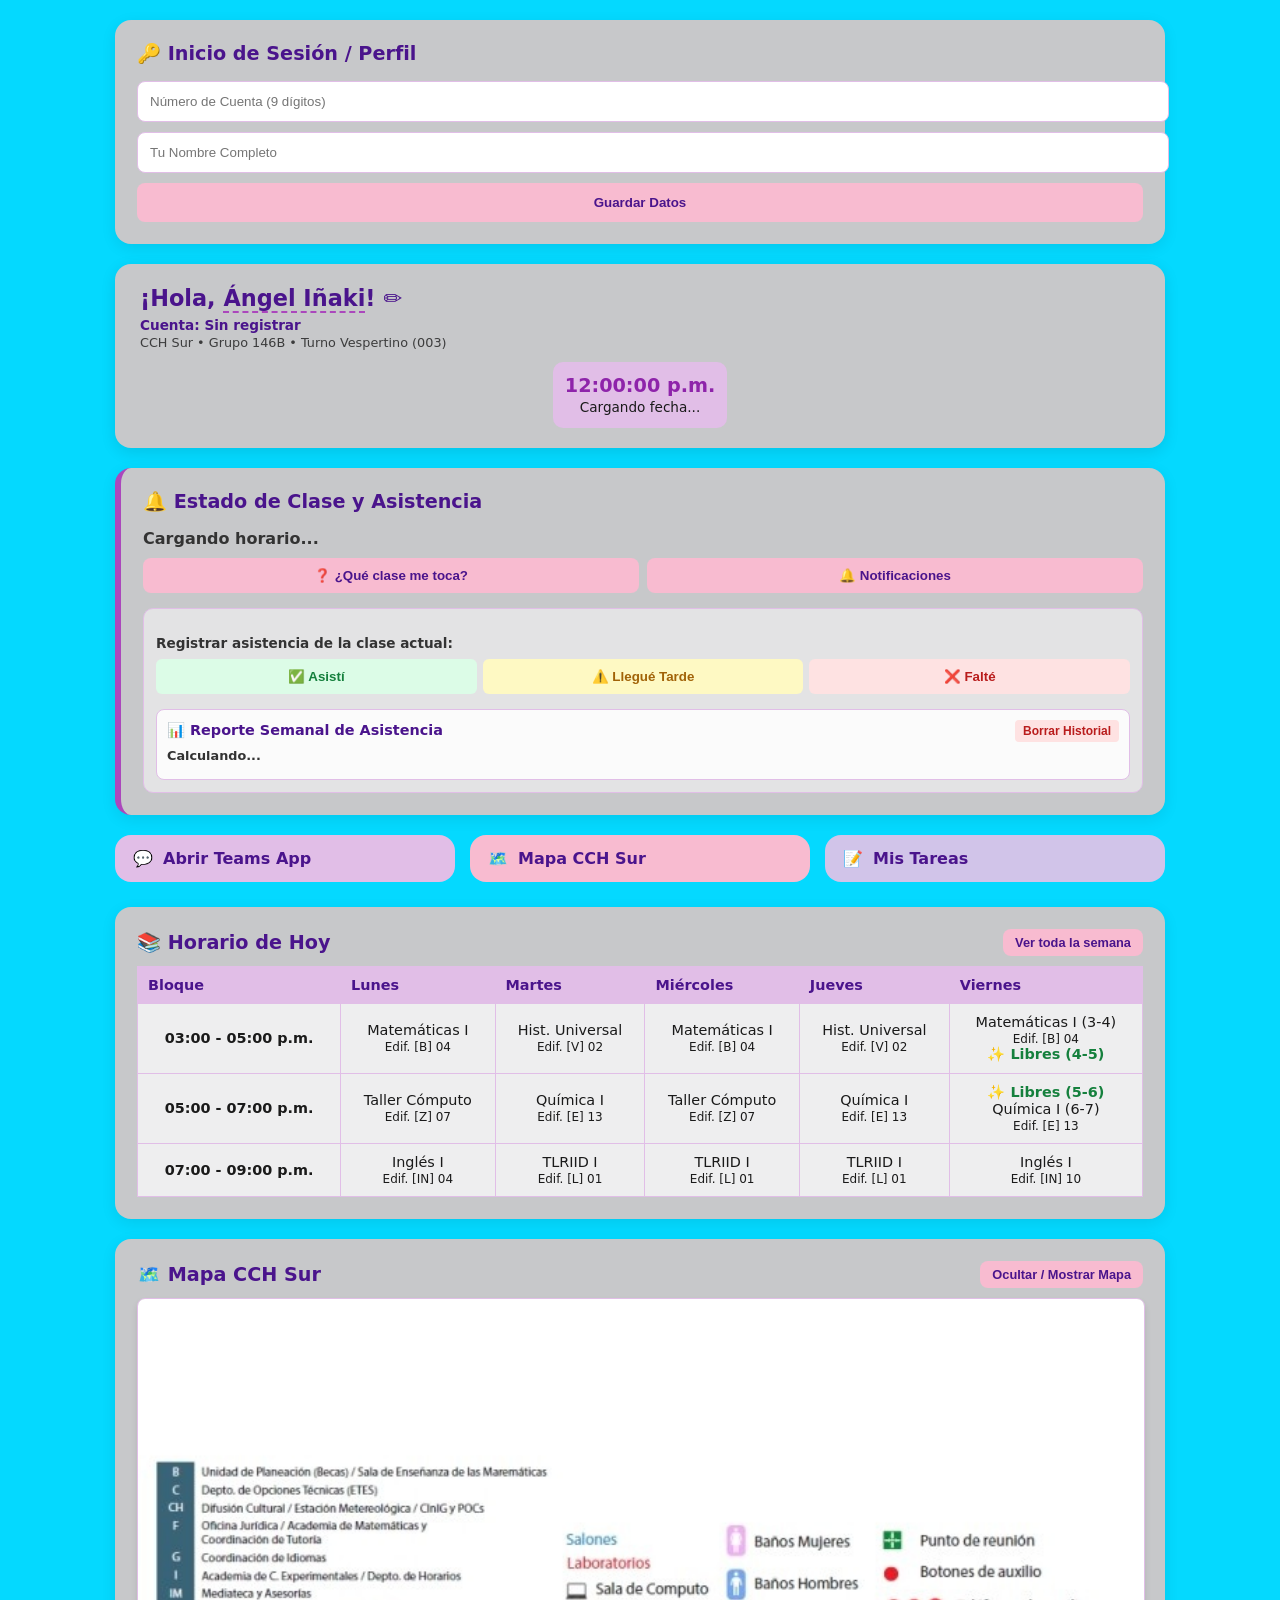
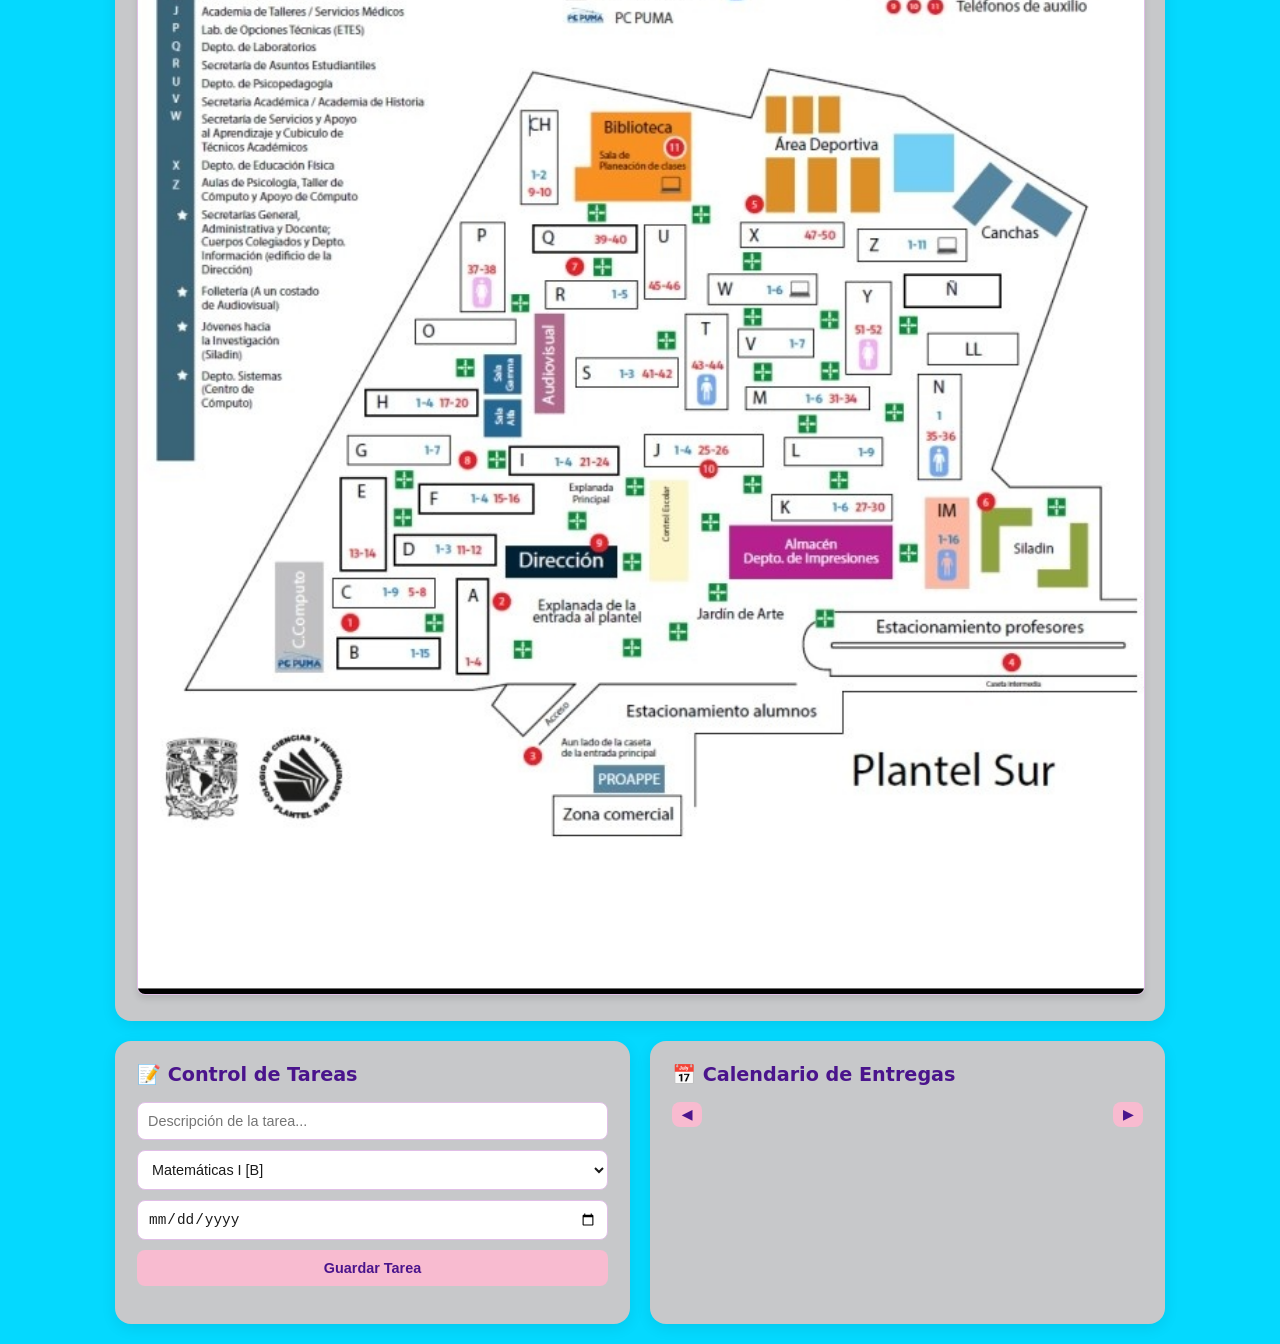
==== commit 5f9ca2e0: "Update index.html" ====
--- a/index.html
+++ b/index.html
@@ -61,6 +61,16 @@
           <button onclick="marcarAsistencia('Falté')" style="flex: 1; padding: 10px; border: none; border-radius: 6px; background: #fee2e2; color: #b91c1c; font-weight: bold; cursor: pointer;">❌ Falté</button>
         </div>
         <p id="registro-confirmado" style="font-size: 0.8rem; margin-top: 6px; text-align: center; font-weight: bold;"></p>
+
+        <!-- NUEVO: Resumen y Reporte Semanal de Asistencia -->
+        <div style="margin-top: 15px; background: rgba(255, 255, 255, 0.85); padding: 10px; border-radius: 8px; border: 1px solid var(--pastel-purple);">
+          <div style="display: flex; justify-content: space-between; align-items: center; margin-bottom: 6px;">
+            <h3 style="margin: 0; font-size: 0.9rem; color: var(--brand-purple);">📊 Reporte Semanal de Asistencia</h3>
+            <button onclick="limpiarAsistencias()" style="background: #fee2e2; color: #b91c1c; border: none; padding: 4px 8px; border-radius: 4px; font-size: 0.75rem; cursor: pointer; font-weight: bold;">Borrar Historial</button>
+          </div>
+          <div id="estadisticas-asistencia" style="font-size: 0.8rem; margin-bottom: 6px; font-weight: bold;">Calculando...</div>
+          <ul id="lista-asistencias" style="list-style: none; padding: 0; max-height: 130px; overflow-y: auto; font-size: 0.75rem; margin: 0;"></ul>
+        </div>
       </div>
     </section>
 
@@ -82,7 +92,7 @@
 
     <main class="grid-layout">
       
-      <!-- HORARIO DINÁMICO (Solo muestra el día actual en móviles) -->
+      <!-- HORARIO DINÁMICO -->
       <section id="tira-materias" class="card grid-full">
         <div style="display: flex; justify-content: space-between; align-items: center; flex-wrap: wrap; margin-bottom: 10px;">
           <h2 style="margin: 0;">📚 Horario de Hoy</h2>
